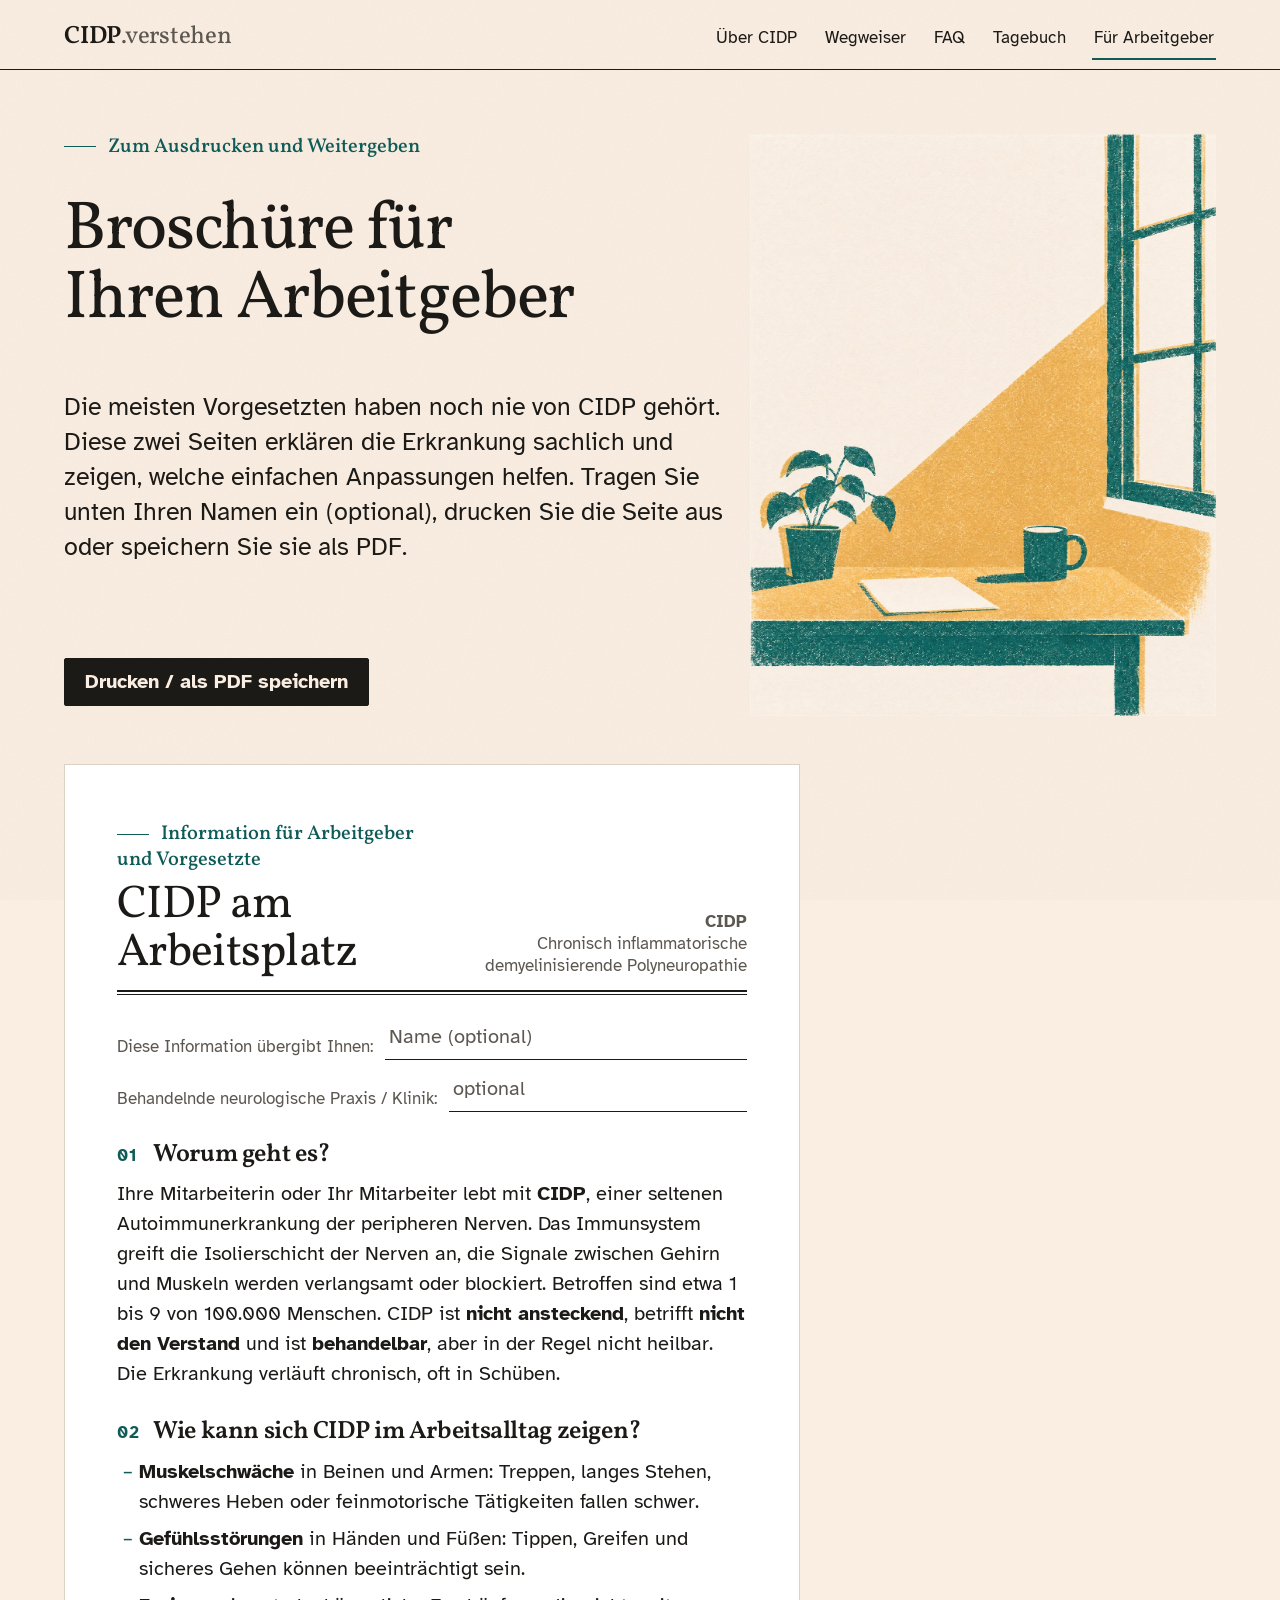
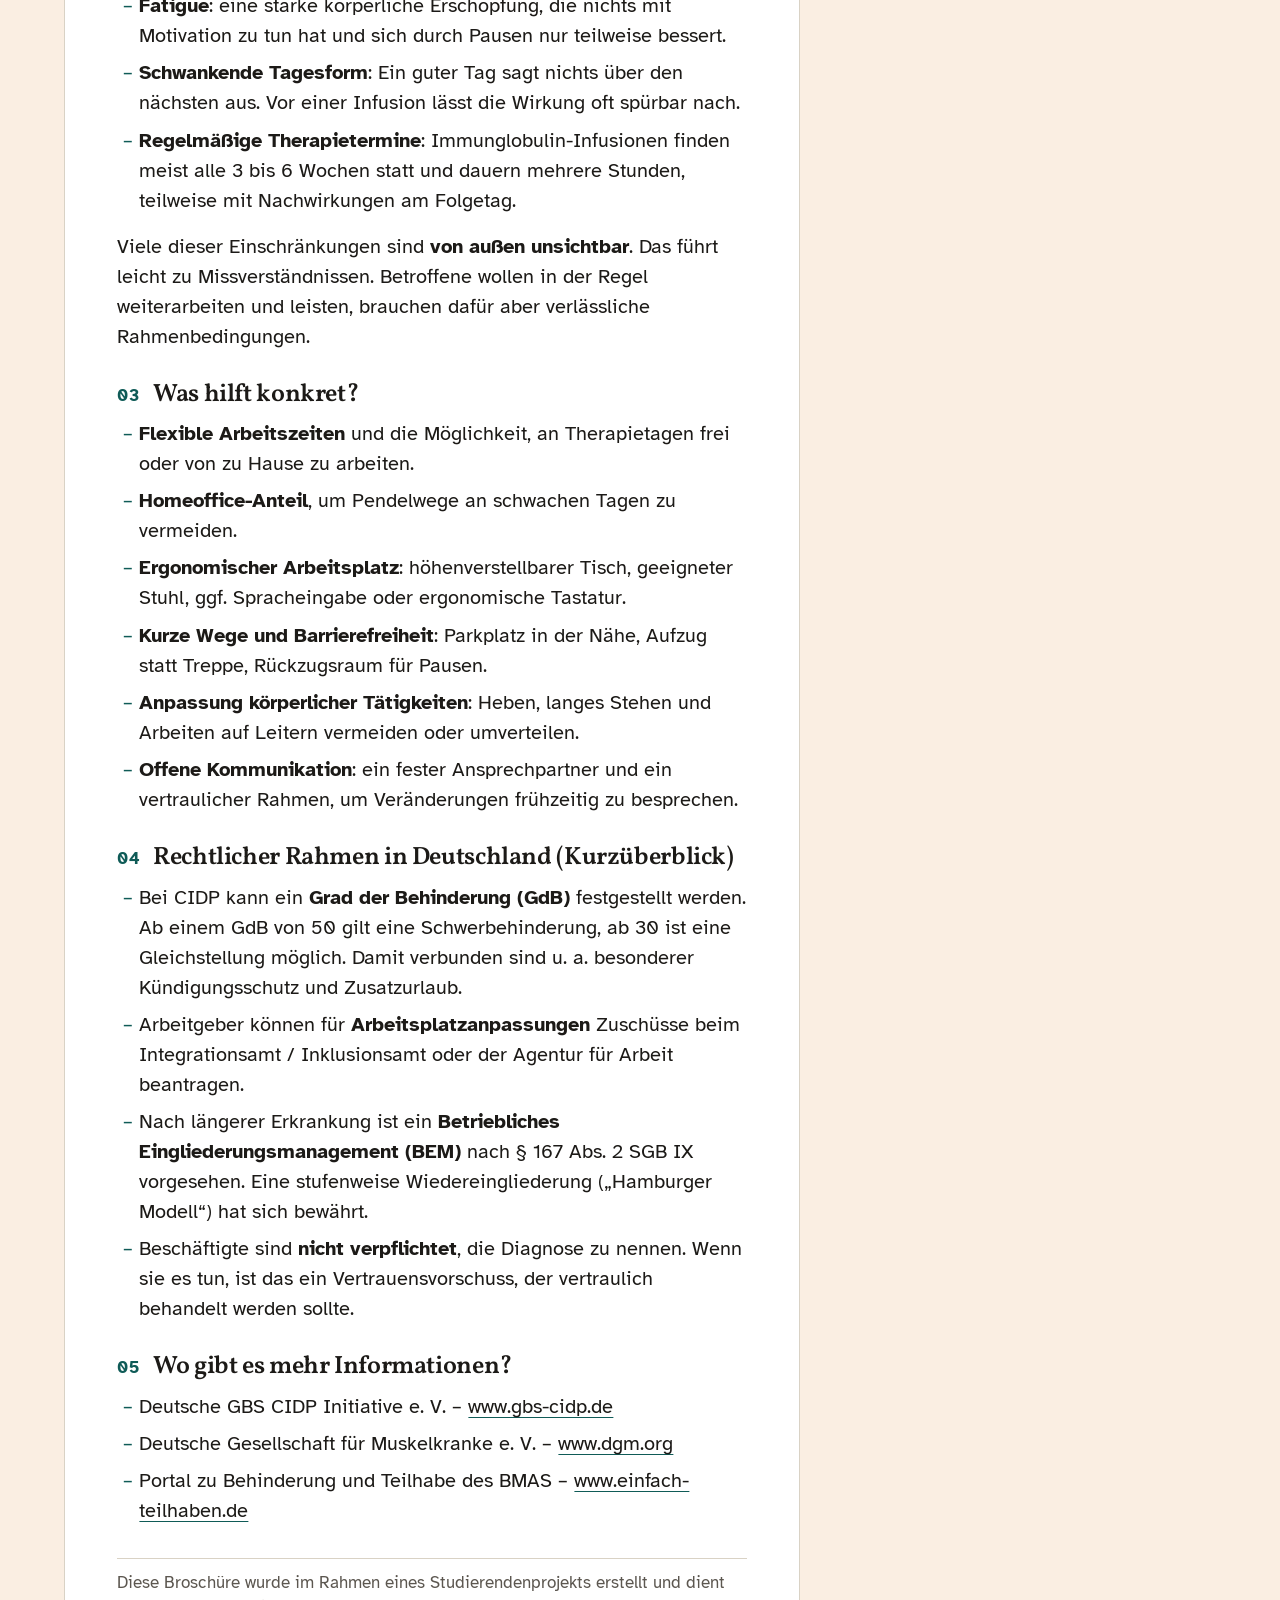
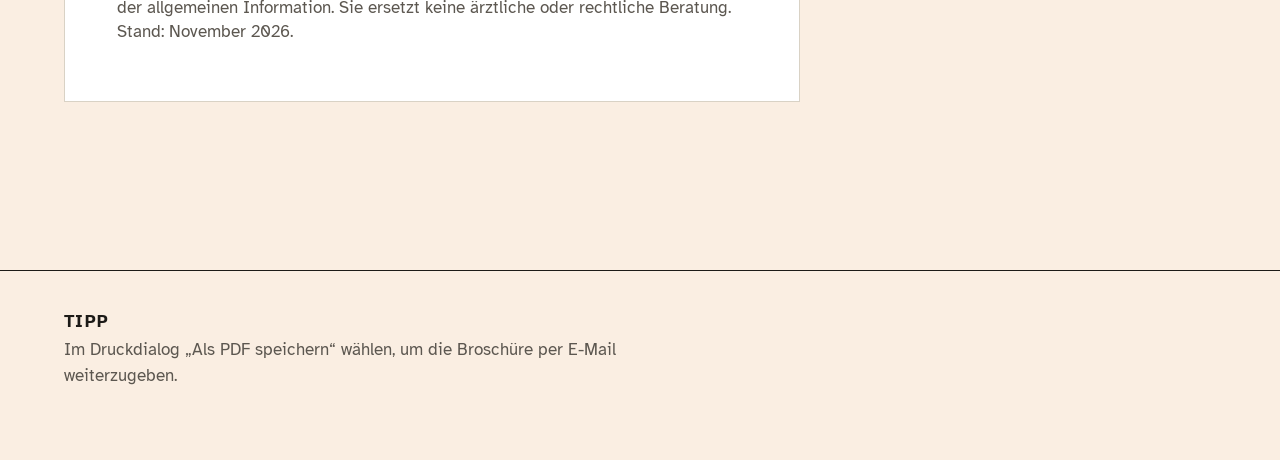
==== broschuere.html @ c0dd1997 "feat: CIDP-Website Co-Authored-By: Claude Opus 5.5 <noreply@anthropic.com>" ====
<!doctype html>
<html lang="de">
<head>
  <meta charset="utf-8">
  <meta name="viewport" content="width=device-width, initial-scale=1">
  <title>CIDP am Arbeitsplatz – Informationen für Arbeitgeber</title>
  <meta name="description" content="Kompakte Broschüre, die Beschäftigte mit CIDP ihrem Arbeitgeber übergeben können: Was ist CIDP, wie wirkt es sich auf die Arbeit aus, was hilft.">
  <link rel="preconnect" href="https://fonts.googleapis.com">
  <link rel="preconnect" href="https://fonts.gstatic.com" crossorigin>
  <link href="https://fonts.googleapis.com/css2?family=Vollkorn:wght@400..700&family=Atkinson+Hyperlegible:wght@400;700&display=swap" rel="stylesheet">
  <link rel="stylesheet" href="style.css">
  <style>
    /* on-screen intro: print button bottom-right beside the lead */
    section.block.intro { padding-bottom: var(--space-s); }
    .intro + .block { padding-top: var(--space-s); }
    @media (min-width: 64rem) {
      .intro .wrap > .eyebrow, .intro .wrap > h1, .intro .wrap > .lead, .intro .wrap > .actions { grid-column: 1 / 8; }
      .intro .wrap > .hero-art { grid-column: 8 / 13; grid-row: 1 / span 4; align-self: end; max-width: none; }
      .wrap > .sheet { grid-column: 1 / 10; }
    }

    /* the sheet: a white A4 page on the cream desk */
    .sheet { background: var(--paper-white); border: 1px solid var(--rule); border-radius: 0; box-shadow: none; max-width: 46rem; margin: 0; padding: clamp(1.5rem, 5vw, 3.5rem) clamp(1.25rem, 5vw, 3.25rem); font-size: var(--step-0); line-height: 1.5; counter-reset: part; }
    .sheet p, .sheet li { max-width: none; }

    /* head with a newspaper Scotch rule (2px + 1px) */
    .sheet-head { display: grid; grid-template-columns: minmax(0, 1fr) auto; column-gap: 2rem; align-items: end; position: relative; padding-bottom: 0.75rem; border-bottom: 2px solid var(--ink); margin-bottom: 1.5rem; }
    .sheet-head::after { content: ''; position: absolute; left: 0; right: 0; bottom: -5px; border-bottom: 1px solid var(--ink); }
    .sheet-head .eyebrow { margin-bottom: 0.5rem; }
    .sheet-head h1 { font: 400 var(--step-3)/1.05 var(--font-display); letter-spacing: -0.015em; margin: 0; max-width: none; }
    .sheet-meta { text-align: right; font-size: var(--step--1); line-height: 1.3; color: var(--ink-2); }

    /* fill-in lines: label text run + input, two grid items per line */
    .personal { display: grid; gap: 0.5rem; margin: 0 0 1.75rem; }
    .personal label { font: inherit; margin: 0; }
    .personal p { display: grid; grid-template-columns: max-content minmax(0, 1fr); column-gap: 0.75rem; align-items: end; margin: 0; font-size: var(--step--1); color: var(--ink-2); }
    .personal input.fill { display: block; width: 100%; min-width: 0; min-height: 44px; padding: 0 0.25rem; border: 0; border-bottom: 1px solid var(--ink); border-radius: 0; background: transparent; font-size: var(--step-0); color: var(--ink); }
    .personal input.fill:focus-visible { outline: 3px solid var(--accent); outline-offset: 2px; border-bottom-width: 2px; }

    /* body: numbered running heads, lists with accent dash markers */
    .sheet h2 { display: grid; grid-template-columns: 2.25rem minmax(0, 1fr); align-items: baseline; font: 600 var(--step-1)/var(--leading-sub) var(--font-display); color: var(--ink); margin: 1.75rem 0 0.6rem; max-width: none; }
    .sheet h2::before { counter-increment: part; content: counter(part, decimal-leading-zero); font: 600 var(--step--1)/1 var(--font-body); letter-spacing: 0.08em; color: var(--accent); }
    .sheet h2:first-of-type { margin-top: 0; }
    .sheet ul { list-style: '– ' outside; padding-left: 1.4rem; margin: 0 0 1rem; }
    .sheet li::marker { color: var(--accent); }
    .sheet li { margin: 0 0 0.45rem; }
    .sheet-foot { margin: 2rem 0 0; padding-top: 0.75rem; border-top: 1px solid var(--rule); font-size: var(--step--1); line-height: 1.45; color: var(--ink-2); }
    @media screen and (max-width: 43.98rem) {
      .sheet-head { grid-template-columns: 1fr; }
      .sheet-meta { text-align: left; }
      .personal p { grid-template-columns: 1fr; }
    }

    /* A4, two pages, black and white (tokens and @page come from style.css) */
    @media print {
      .intro { display: none; }
      .sheet { border: 0; padding: 0; max-width: none; background: none; font-size: 10.5pt; line-height: 1.45; }
      .sheet-head h1 { font-size: 24pt; }
      .personal p { font-size: 10.5pt; }
      .sheet h2 { font-size: 13pt; margin: 14pt 0 5pt; break-after: avoid; }
      .sheet h2.page-break { break-before: page; margin-top: 0; }
      .sheet li, .personal, .sheet-head { break-inside: avoid; }
      .personal input.fill { min-height: 0; height: 7mm; border-bottom: 1px solid #000; }
      .personal input.fill::placeholder { color: transparent; }
    }
  </style>
</head>
<body>
  <a class="skip" href="#main">Zum Inhalt springen</a>
  <header class="nav">
    <div class="wrap">
      <a class="brand" href="index.html">CIDP<span>.verstehen</span></a>
      <nav aria-label="Hauptnavigation">
        <ul role="list">
          <li><a href="index.html">Über CIDP</a></li>
          <li><a href="wegweiser.html">Wegweiser</a></li>
          <li><a href="faq.html">FAQ</a></li>
          <li><a href="tagebuch.html">Tagebuch</a></li>
          <li><a href="broschuere.html" aria-current="page">Für Arbeitgeber</a></li>
        </ul>
      </nav>
    </div>
  </header>

  <main id="main">
    <section class="block noprint intro">
      <div class="wrap">
        <span class="eyebrow">Zum Ausdrucken und Weitergeben</span>
        <h1>Broschüre für Ihren Arbeitgeber</h1>
        <p class="lead">Die meisten Vorgesetzten haben noch nie von CIDP gehört. Diese zwei Seiten erklären die Erkrankung sachlich und zeigen, welche einfachen Anpassungen helfen. Tragen Sie unten Ihren Namen ein (optional), drucken Sie die Seite aus oder speichern Sie sie als PDF.</p>
        <div class="actions">
          <button class="btn" type="button" onclick="window.print()">Drucken / als PDF speichern</button>
        </div>
        <figure class="hero-art"><img src="img/arbeitsplatz.jpg" alt="Illustration: Schreibtisch mit einem Blatt Papier, Tasse und Pflanze vor einem Fenster, Risografie in Petrol und Ocker" width="1200" height="1500" loading="lazy"></figure>
      </div>
    </section>

    <section class="block">
      <div class="wrap">
        <article class="sheet" aria-label="Broschüre">
          <div class="sheet-head">
            <div>
              <span class="eyebrow">Information für Arbeitgeber und Vorgesetzte</span>
              <h1>CIDP am Arbeitsplatz</h1>
            </div>
            <div class="sheet-meta">
              <div><strong>CIDP</strong></div>
              <div>Chronisch inflammatorische<br>demyelinisierende Polyneuropathie</div>
            </div>
          </div>

          <div class="personal">
            <p><label for="fill-name">Diese Information übergibt Ihnen:</label> <input class="fill" id="fill-name" type="text" autocomplete="name" placeholder="Name (optional)"></p>
            <p><label for="fill-praxis">Behandelnde neurologische Praxis / Klinik:</label> <input class="fill" id="fill-praxis" type="text" placeholder="optional"></p>
          </div>

          <h2>Worum geht es?</h2>
          <p>Ihre Mitarbeiterin oder Ihr Mitarbeiter lebt mit <strong>CIDP</strong>, einer seltenen Autoimmunerkrankung der peripheren Nerven. Das Immunsystem greift die Isolierschicht der Nerven an, die Signale zwischen Gehirn und Muskeln werden verlangsamt oder blockiert. Betroffen sind etwa 1 bis 9 von 100.000 Menschen. CIDP ist <strong>nicht ansteckend</strong>, betrifft <strong>nicht den Verstand</strong> und ist <strong>behandelbar</strong>, aber in der Regel nicht heilbar. Die Erkrankung verläuft chronisch, oft in Schüben.</p>

          <h2>Wie kann sich CIDP im Arbeitsalltag zeigen?</h2>
          <ul>
            <li><strong>Muskelschwäche</strong> in Beinen und Armen: Treppen, langes Stehen, schweres Heben oder feinmotorische Tätigkeiten fallen schwer.</li>
            <li><strong>Gefühlsstörungen</strong> in Händen und Füßen: Tippen, Greifen und sicheres Gehen können beeinträchtigt sein.</li>
            <li><strong>Fatigue</strong>: eine starke körperliche Erschöpfung, die nichts mit Motivation zu tun hat und sich durch Pausen nur teilweise bessert.</li>
            <li><strong>Schwankende Tagesform</strong>: Ein guter Tag sagt nichts über den nächsten aus. Vor einer Infusion lässt die Wirkung oft spürbar nach.</li>
            <li><strong>Regelmäßige Therapietermine</strong>: Immunglobulin-Infusionen finden meist alle 3 bis 6 Wochen statt und dauern mehrere Stunden, teilweise mit Nachwirkungen am Folgetag.</li>
          </ul>
          <p>Viele dieser Einschränkungen sind <strong>von außen unsichtbar</strong>. Das führt leicht zu Missverständnissen. Betroffene wollen in der Regel weiterarbeiten und leisten, brauchen dafür aber verlässliche Rahmenbedingungen.</p>

          <h2 class="page-break">Was hilft konkret?</h2>
          <ul>
            <li><strong>Flexible Arbeitszeiten</strong> und die Möglichkeit, an Therapietagen frei oder von zu Hause zu arbeiten.</li>
            <li><strong>Homeoffice-Anteil</strong>, um Pendelwege an schwachen Tagen zu vermeiden.</li>
            <li><strong>Ergonomischer Arbeitsplatz</strong>: höhenverstellbarer Tisch, geeigneter Stuhl, ggf. Spracheingabe oder ergonomische Tastatur.</li>
            <li><strong>Kurze Wege und Barrierefreiheit</strong>: Parkplatz in der Nähe, Aufzug statt Treppe, Rückzugsraum für Pausen.</li>
            <li><strong>Anpassung körperlicher Tätigkeiten</strong>: Heben, langes Stehen und Arbeiten auf Leitern vermeiden oder umverteilen.</li>
            <li><strong>Offene Kommunikation</strong>: ein fester Ansprechpartner und ein vertraulicher Rahmen, um Veränderungen frühzeitig zu besprechen.</li>
          </ul>

          <h2>Rechtlicher Rahmen in Deutschland (Kurzüberblick)</h2>
          <ul>
            <li>Bei CIDP kann ein <strong>Grad der Behinderung (GdB)</strong> festgestellt werden. Ab einem GdB von 50 gilt eine Schwerbehinderung, ab 30 ist eine Gleichstellung möglich. Damit verbunden sind u. a. besonderer Kündigungsschutz und Zusatzurlaub.</li>
            <li>Arbeitgeber können für <strong>Arbeitsplatzanpassungen</strong> Zuschüsse beim Integrationsamt / Inklusionsamt oder der Agentur für Arbeit beantragen.</li>
            <li>Nach längerer Erkrankung ist ein <strong>Betriebliches Eingliederungsmanagement (BEM)</strong> nach § 167 Abs. 2 SGB IX vorgesehen. Eine stufenweise Wiedereingliederung („Hamburger Modell“) hat sich bewährt.</li>
            <li>Beschäftigte sind <strong>nicht verpflichtet</strong>, die Diagnose zu nennen. Wenn sie es tun, ist das ein Vertrauensvorschuss, der vertraulich behandelt werden sollte.</li>
          </ul>

          <h2>Wo gibt es mehr Informationen?</h2>
          <ul>
            <li>Deutsche GBS CIDP Initiative e. V. – <a href="https://www.gbs-cidp.de">www.gbs-cidp.de</a></li>
            <li>Deutsche Gesellschaft für Muskelkranke e. V. – <a href="https://www.dgm.org">www.dgm.org</a></li>
            <li>Portal zu Behinderung und Teilhabe des BMAS – <a href="https://www.einfach-teilhaben.de">www.einfach-teilhaben.de</a></li>
          </ul>

          <p class="sheet-foot">Diese Broschüre wurde im Rahmen eines Studierendenprojekts erstellt und dient der allgemeinen Information. Sie ersetzt keine ärztliche oder rechtliche Beratung. Stand: November 2026.</p>
        </article>
      </div>
    </section>
  </main>

  <footer>
    <div class="wrap">
      <p><strong>Tipp</strong> Im Druckdialog „Als PDF speichern“ wählen, um die Broschüre per E-Mail weiterzugeben.</p>
    </div>
  </footer>
</body>
</html>
---- style.css ----
/* CIDP.verstehen — editorial stylesheet. Two serifs, one colour, hairline rules, no cards. */

:root {
  color-scheme: light;

  --paper: #FAEEE2;   /* matches the cream of the risograph illustrations */
  --paper-white: #FFFFFF;
  --ink: #1C1A17;
  --ink-2: #5C5750;
  --ink-3: #8F877C;
  --accent: #0F5B57;
  --rule: #D9D2C5;

  --font-display: 'Vollkorn', 'Palatino Linotype', Georgia, serif;
  --font-body: 'Atkinson Hyperlegible', 'Segoe UI', Verdana, sans-serif;

  /* fluid steps, 320px -> 1280px at a 16px root; nothing on screen is set below --step--1 */
  --step--1: clamp(1rem, 0.9792rem + 0.1042vw, 1.0625rem);      /* 16 -> 17px */
  --step-0:  clamp(1.125rem, 1.0833rem + 0.2083vw, 1.25rem);    /* 18 -> 20px */
  --step-1:  clamp(1.3125rem, 1.2292rem + 0.4167vw, 1.5625rem); /* 21 -> 25px */
  --step-2:  clamp(1.5625rem, 1.4167rem + 0.7292vw, 2rem);      /* 25 -> 32px */
  --step-3:  clamp(1.8125rem, 1.4583rem + 1.7708vw, 2.875rem);  /* 29 -> 46px */
  --step-4:  clamp(2.25rem, 1.5833rem + 3.3333vw, 4.25rem);     /* 36 -> 68px */
  --step-5:  clamp(3.25rem, 2rem + 6.25vw, 7rem);               /* 52 -> 112px */

  --leading-display: 1.02;
  --leading-heading: 1.08;
  --leading-sub: 1.2;
  --leading-lead: 1.4;
  --leading-body: 1.55;
  --leading-small: 1.5;

  --measure: 64ch;
  --measure-lead: 44ch;
  --measure-h1: 18ch;
  --measure-h2: 30ch;

  --space-s:  clamp(1rem, 0.8333rem + 0.8333vw, 1.5rem);
  --space-m:  clamp(1.5rem, 1.1667rem + 1.6667vw, 2.5rem);
  --space-l:  clamp(2.5rem, 2rem + 2.5vw, 4rem);
  --space-xl: clamp(3.5rem, 2.5rem + 5vw, 6.5rem);

  --gutter: clamp(1rem, 0.5rem + 1.25vw, 1.5rem);
  --max: 72rem;
  --radius: 2px;
}

* { box-sizing: border-box; }
html { font-size: 100%; -webkit-text-size-adjust: 100%; }
@media (prefers-reduced-motion: no-preference) { html { scroll-behavior: smooth; } }
body {
  margin: 0;
  font: 400 var(--step-0)/var(--leading-body) var(--font-body);
  color: var(--ink);
  background: var(--paper);
  hyphens: auto; -webkit-hyphens: auto;
  font-kerning: normal;
}

h1, h2, h3 {
  font-family: var(--font-display);
  font-weight: 400;
  letter-spacing: -0.015em;
  margin: 0 0 0.5em;
  text-wrap: balance;
  hyphens: auto; -webkit-hyphens: auto;
  overflow-wrap: anywhere;
  font-variant-numeric: lining-nums;
}
h1 { font-size: var(--step-4); line-height: var(--leading-display); letter-spacing: -0.02em; max-width: var(--measure-h1); }
h2 { font-size: var(--step-3); line-height: var(--leading-heading); max-width: var(--measure-h2); }
h3 { font-size: var(--step-1); line-height: var(--leading-sub); font-weight: 600; }
p, li { max-width: var(--measure); overflow-wrap: anywhere; }
p { margin: 0 0 1em; }
ul, ol { padding-left: 1.25rem; }
li + li { margin-top: 0.35em; }
strong { font-weight: 600; }
.lead { font-size: var(--step-1); line-height: var(--leading-lead); max-width: var(--measure-lead); margin-bottom: var(--space-s); }
.hint, small { font-size: var(--step--1); line-height: var(--leading-small); color: var(--ink-2); }
input, button, select, textarea { font: inherit; hyphens: manual; -webkit-hyphens: manual; }
::selection { background: var(--accent); color: var(--paper); }
:focus-visible { outline: 3px solid var(--accent); outline-offset: 3px; }

/* caps label: apparatus only, never a coloured background */
legend, #count, footer strong, .hero-card h2, #was-ist-cidp .card h3, #alltag .card h3, form.journal + aside h2, .entry dt {
  font: 600 var(--step--1)/1.3 var(--font-body);
  letter-spacing: 0.08em;
  text-transform: uppercase;
  color: var(--ink-2);
  max-width: none;
}
/* kicker: upright display face in accent */
.eyebrow { display: block; font: 500 var(--step-0)/1.3 var(--font-display); color: var(--accent); margin: 0 0 1rem; }
.eyebrow::before { content: ''; display: inline-block; width: 2rem; border-top: 1px solid currentColor; vertical-align: middle; margin-right: 0.75rem; }

/* ---------- page grid ---------- */
.wrap { width: min(var(--max), 100% - 2rem); margin-inline: auto; }
@media (min-width: 64rem) {
  .wrap { display: grid; grid-template-columns: repeat(12, minmax(0, 1fr)); column-gap: var(--gutter); }
  .wrap > * { grid-column: 1 / -1; }
}

/* ---------- shared components ---------- */
.skip, .skip:hover { position: absolute; left: 1rem; top: -200px; z-index: 100; padding: 0.75rem 1rem; background: var(--ink); color: var(--paper); font-weight: 600; text-decoration: none; }
.skip:focus { top: 1rem; }

/* masthead */
.nav { position: static; background: none; border-bottom: 1px solid var(--ink); }
.nav .wrap { display: flex; flex-wrap: wrap; align-items: baseline; justify-content: space-between; gap: 0 2rem; padding-top: 1rem; padding-bottom: 0.5rem; }
.brand { display: inline-block; padding-bottom: 0.75rem; font: 600 var(--step-1)/1 var(--font-display); letter-spacing: -0.01em; color: var(--ink); text-decoration: none; }
.brand span { font-weight: 400; color: var(--ink-2); }
.nav ul { list-style: none; margin: 0; padding: 0; display: flex; flex-wrap: wrap; gap: 0 1.5rem; }
.nav li { margin: 0; max-width: none; }
.nav a:not(.brand) { display: inline-flex; align-items: center; min-height: 44px; padding: 0 0.125rem; font: 500 var(--step--1)/1 var(--font-body); color: var(--ink); text-decoration: none; border-bottom: 2px solid transparent; transition: border-color 120ms; }
.nav a:not(.brand):hover { border-bottom-color: var(--ink-3); }
.nav a[aria-current="page"], .nav a[aria-current="page"]:hover { border-bottom-color: var(--accent); }
@media (max-width: 43.98rem) { .brand { flex-basis: 100%; padding-bottom: 0.25rem; } .nav ul { gap: 0 1.25rem; } }

/* text links */
a { color: var(--ink); text-decoration: underline; text-decoration-color: var(--accent); text-decoration-thickness: 1px; text-underline-offset: 0.18em; }
a:hover { color: var(--accent); text-decoration-thickness: 2px; }

/* buttons: one filled .btn per screen, everything else .ghost */
.btn { display: inline-flex; align-items: center; justify-content: center; min-height: 48px; padding: 0 1.25rem; border: 1px solid var(--ink); border-radius: var(--radius); background: var(--ink); color: var(--paper); font: 600 var(--step-0)/1 var(--font-body); text-decoration: none; cursor: pointer; transition: background-color 120ms, border-color 120ms, color 120ms; }
.btn:hover { background: var(--accent); border-color: var(--accent); color: var(--paper); }
.btn:active { background: var(--ink); border-color: var(--ink); transform: translateY(1px); }
.btn.ghost { background: transparent; color: var(--ink); }
.btn.ghost:hover { background: var(--ink); border-color: var(--ink); color: var(--paper); }
.btn.small { min-height: 44px; padding: 0 1rem; font-size: var(--step--1); }
.actions { display: flex; flex-wrap: wrap; align-items: center; gap: 0.75rem 1rem; margin-top: var(--space-m); }
@media (max-width: 43.98rem) { .actions .btn { width: 100%; } }

/* inputs */
input[type="date"], input[type="text"], select, textarea { width: 100%; min-height: 48px; padding: 0.65rem 0.85rem; border: 1px solid var(--ink-2); border-radius: var(--radius); background: var(--paper); color: var(--ink); line-height: 1.3; }
textarea { min-height: 7.5rem; resize: vertical; line-height: var(--leading-body); }
::placeholder { color: var(--ink-2); opacity: 1; }
input:focus-visible, select:focus-visible, textarea:focus-visible { border-color: var(--ink); outline: 3px solid var(--accent); outline-offset: 2px; }
label { display: block; font-weight: 600; font-size: var(--step-0); line-height: 1.3; margin-bottom: 0.6rem; }
label .hint { display: block; font-weight: 400; margin-top: 0.2rem; }
fieldset { border: 0; padding: 0; margin: 0; min-width: 0; }
/* floated legend: the fieldset then paints its top rule above the label like every other form row */
legend { float: left; width: 100%; padding: 0; margin-bottom: 0.5rem; }

/* range: 48px band, 6px track, 36px thumb, 11 ticks */
.range { display: grid; grid-template-columns: minmax(0, 1fr) 4.5rem; column-gap: 1rem; align-items: center; }
input[type="range"] {
  -webkit-appearance: none; appearance: none;
  width: 100%; height: 48px; margin: 0; padding: 0; border: 0; cursor: pointer;
  /* ticks under the thumb's 11 stops: thumb centre travels 18px -> W-18px, period (W-36)/10 = 10% of (W-34px) - 0.2px */
  background: repeating-linear-gradient(to right, var(--ink-3) 0 2px, transparent 2px calc(10% - 0.2px)) 17px center / calc(100% - 34px) 12px no-repeat;
}
/* vendor pseudo-elements stay in separate rules: a mixed selector list is dropped whole by the other engine */
input[type="range"]::-webkit-slider-runnable-track { height: 6px; border-radius: 3px; background: var(--ink-3); }
input[type="range"]::-moz-range-track { height: 6px; border-radius: 3px; background: var(--ink-3); }
input[type="range"]::-moz-range-progress { height: 6px; border-radius: 3px; background: var(--accent); }
input[type="range"]::-webkit-slider-thumb { -webkit-appearance: none; appearance: none; box-sizing: border-box; width: 36px; height: 36px; margin-top: -15px; border-radius: 50%; background: var(--accent); border: 3px solid var(--paper); box-shadow: 0 0 0 1px var(--ink); }
input[type="range"]::-moz-range-thumb { box-sizing: border-box; width: 36px; height: 36px; border-radius: 50%; background: var(--accent); border: 3px solid var(--paper); box-shadow: 0 0 0 1px var(--ink); }
input[type="range"]:focus-visible { outline: 3px solid var(--accent); outline-offset: 2px; }
.range output { font: 400 var(--step-2)/1 var(--font-display); font-variant-numeric: lining-nums tabular-nums; color: var(--ink); text-align: right; }
.range output::after { content: '/10'; font: 400 var(--step--1)/1 var(--font-body); color: var(--ink-2); margin-left: 0.1em; }

/* checkboxes: the whole 44px row is the target */
.checks { clear: left; display: grid; grid-template-columns: repeat(auto-fit, minmax(13rem, 1fr)); gap: 0 var(--space-s); }
.checks label { display: flex; align-items: center; gap: 0.75rem; min-height: 44px; margin: 0; font-weight: 400; cursor: pointer; }
input[type="checkbox"] { width: 24px; height: 24px; margin: 0; flex: none; accent-color: var(--accent); }
input[type="checkbox"]:focus-visible { outline: 3px solid var(--accent); outline-offset: 2px; }

/* callout: a left rule, no tint */
.callout { background: none; border: 0; border-left: 2px solid var(--ink); border-radius: 0; padding: 0.25rem 0 0.25rem 1.25rem; margin: var(--space-m) 0 0; max-width: var(--measure); }

/* footer: colophon */
footer { border-top: 1px solid var(--ink); margin-top: var(--space-l); padding-block: var(--space-m) var(--space-l); color: var(--ink-2); font-size: var(--step--1); line-height: var(--leading-small); }
footer p { margin: 0 0 0.5rem; }
footer strong { display: block; color: var(--ink); margin-bottom: 0.25rem; }
@media (min-width: 64rem) { footer .wrap > p:first-child { grid-column: 1 / 8; } footer .wrap > p:nth-child(2) { grid-column: 9 / 13; } }

/* motion and forced colours */
@media (prefers-reduced-motion: reduce) { *, *::before, *::after { transition: none !important; } html { scroll-behavior: auto; } }
@media (forced-colors: active) {
  input[type="range"]::-webkit-slider-runnable-track { border: 1px solid ButtonText; }
  input[type="range"]::-moz-range-track { border: 1px solid ButtonText; }
  input[type="range"]::-webkit-slider-thumb { border-color: ButtonText; }
  input[type="range"]::-moz-range-thumb { border-color: ButtonText; }
}

/* ---------- hero (index + tagebuch) ---------- */
.hero { padding-block: var(--space-xl) var(--space-l); }
.hero-card { max-width: 40rem; background: none; color: var(--ink); padding: 0; border-radius: 0; box-shadow: none; border-top: 1px solid var(--ink); }
.hero-card h2 { margin: 0; padding: 0.75rem 0 0.5rem; }
.hero-card ul { list-style: none; margin: 0; padding: 0; }
/* three grid items per li: letter (rows 1-2), <strong> term (row 1), description text run (row 2) */
.hero-card li { display: grid; grid-template-columns: 2.5rem minmax(0, 1fr); column-gap: 0.75rem; align-items: start; padding: 0.6rem 0; margin: 0; max-width: none; border-top: 1px solid var(--rule); font-size: var(--step--1); line-height: var(--leading-small); }
.hero-card li::before { grid-row: 1 / span 2; font: 400 var(--step-2)/1 var(--font-display); color: var(--accent); }
.hero-card li:nth-child(1)::before { content: 'C'; content: 'C' / ''; }
.hero-card li:nth-child(2)::before { content: 'I'; content: 'I' / ''; }
.hero-card li:nth-child(3)::before { content: 'D'; content: 'D' / ''; }
.hero-card li:nth-child(4)::before { content: 'P'; content: 'P' / ''; }
.hero-card li strong { font-size: var(--step-0); line-height: 1.3; }
@media (min-width: 64rem) {
  .hero .wrap > div:first-child { grid-column: 1 / 9; }
  .hero .wrap > .hero-card { grid-column: 9 / 13; align-self: end; }
}
@media (max-width: 63.98rem) { .hero-card { margin-top: var(--space-l); } }

/* ---------- index: numbered section openers 01-05 ---------- */
main { counter-reset: section; }
section.block { padding-block: var(--space-l) var(--space-xl); }
section.block[id] { counter-increment: section; }
section.block[id] > .wrap { border-top: 1px solid var(--ink); padding-top: var(--space-s); }
section.block[id] > .wrap::before { content: counter(section, decimal-leading-zero); display: block; font: 400 var(--step-3)/1 var(--font-display); font-variant-numeric: lining-nums tabular-nums; letter-spacing: -0.02em; color: var(--ink-2); margin-bottom: 0.75rem; }
@media (min-width: 64rem) {
  section.block[id] > .wrap::before { grid-column: 1 / 4; grid-row: 1 / span 4; font-size: var(--step-5); font-weight: 400; line-height: 0.85; letter-spacing: -0.03em; color: var(--ink); margin: -0.06em 0 0; }
  section.block[id] > .wrap > h2 { grid-column: 4 / 11; }
  section.block[id] > .wrap > .lead { grid-column: 4 / 10; }
  section[id] > .two-col > :first-child { grid-column: 4 / 10; }
  section[id] > .two-col > :last-child { grid-column: 10 / 13; margin-top: calc(var(--step-3) * 1.58); }
  #alltag > .two-col > :first-child { grid-column: 4 / 10; }
  #alltag > .two-col > :last-child { grid-column: 4 / 11; margin-top: var(--space-m); }   /* Anlaufstellen below the text, not beside it */
  #diagnose > .two-col > ol { grid-column: 4 / 11; }
  #symptome .grid { grid-column: 4 / 13; }
  #behandlung .grid, #behandlung .callout { grid-column: 4 / 11; }
}
@media (max-width: 63.98rem) { section[id] > .two-col > :last-child { margin-top: var(--space-l); } }
#diagnose > .two-col > ol { margin-top: 0; }

/* 01 Was ist CIDP: marginalia instead of cards */
#was-ist-cidp .grid { max-width: 40rem; }
#was-ist-cidp .card { background: none; border: 0; border-radius: 0; border-top: 1px solid var(--ink); padding: 0.75rem 0 0; font-size: var(--step--1); line-height: var(--leading-small); }
#was-ist-cidp .card + .card { margin-top: var(--space-m); }
#was-ist-cidp .card h3 { margin: 0 0 0.75rem; }
#was-ist-cidp .card p { margin: 0 0 0.6em; max-width: none; }
#was-ist-cidp .card.warm p { font: 400 var(--step-0)/1.4 var(--font-display); color: var(--ink); }
#was-ist-cidp .card.warm p strong { font-weight: 600; }

/* 02 Symptome: numbered two-column list */
#symptome .grid { display: grid; grid-template-columns: 1fr; column-gap: var(--gutter); counter-reset: sym; margin-top: var(--space-s); }
@media (min-width: 44rem) { #symptome .grid { grid-template-columns: repeat(2, minmax(0, 1fr)); } }
#symptome .card { background: none; border: 0; border-radius: 0; border-top: 1px solid var(--rule); padding: 1.25rem 0 1.5rem; counter-increment: sym; }
#symptome .card h3 { margin-bottom: 0.4rem; }
#symptome .card h3::before { content: counter(sym, decimal-leading-zero); display: block; font: 600 var(--step--1)/1 var(--font-body); letter-spacing: 0.08em; color: var(--accent); margin-bottom: 0.5rem; }
#symptome .card p { margin: 0; }

/* 03 Diagnose: hanging numerals; numeral (rows 1-2), <strong> term (row 1), explanation (row 2) */
#diagnose ol { list-style: none; margin: 0; padding: 0; counter-reset: step; }
#diagnose li { counter-increment: step; display: grid; grid-template-columns: 3rem minmax(0, 1fr); column-gap: 0.75rem; align-items: start; padding: 1rem 0; margin: 0; max-width: none; border-top: 1px solid var(--rule); }
#diagnose li:last-child { border-bottom: 1px solid var(--rule); }
#diagnose li::before { grid-row: 1 / span 2; content: counter(step, decimal-leading-zero); font: 400 var(--step-2)/1 var(--font-display); font-variant-numeric: lining-nums tabular-nums; color: var(--accent); }
#diagnose li strong { font-weight: 600; }

/* 04 Behandlung: ruled rows with hanging numerals, same voice as 03 */
#behandlung .grid { margin-top: var(--space-s); }
#behandlung .card { display: grid; grid-template-columns: 3rem minmax(0, 1fr); column-gap: 0.75rem; align-items: start; background: none; border: 0; border-radius: 0; border-top: 1px solid var(--rule); padding: 1rem 0; }
#behandlung .card:last-child { border-bottom: 1px solid var(--rule); }
#behandlung .num { grid-row: 1 / span 2; font: 400 var(--step-2)/1 var(--font-display); font-variant-numeric: lining-nums tabular-nums; color: var(--accent); margin: 0; }
#behandlung .card h3 { margin-bottom: 0.3rem; }
#behandlung .card p { margin: 0; }

/* 05 Leben und Arbeiten: ruled resource list */
#alltag .card { max-width: 40rem; background: none; border: 0; border-radius: 0; border-top: 1px solid var(--ink); padding: 0.75rem 0 0; }
#alltag .card h3 { margin: 0 0 0.5rem; }
#alltag .card ul { list-style: none; margin: 0; padding: 0; }
#alltag .card li { padding: 0.75rem 0; margin: 0; max-width: none; border-top: 1px solid var(--rule); font-size: var(--step--1); line-height: var(--leading-small); }
#alltag .card li a { font-weight: 600; }

/* ---------- tagebuch ---------- */
form.journal { display: grid; gap: var(--space-m); align-content: start; max-width: 42rem; }
form.journal > * { border-top: 1px solid var(--rule); padding-top: 1.25rem; }
form.journal > :first-child { border-top-color: var(--ink); }
form.journal > .actions { border-top: 1px solid var(--ink); padding-top: var(--space-s); margin-top: 0; }
.form-row { display: grid; grid-template-columns: 1fr 1fr; gap: var(--space-s); }
@media (max-width: 43.98rem) { .form-row { grid-template-columns: 1fr; } }
#form-msg { margin: 0; min-height: 1.6em; font-weight: 600; color: var(--ink); }

/* sidenotes beside the form */
form.journal + aside { max-width: 40rem; }
form.journal + aside > div { background: none; border: 0; border-radius: 0; margin: 0; padding: 0.75rem 0 0; border-top: 1px solid var(--ink); font-size: var(--step--1); line-height: var(--leading-small); }
form.journal + aside > div + div { margin-top: var(--space-m); }
form.journal + aside h2 { margin: 0 0 0.75rem; }
form.journal + aside ul { padding-left: 1rem; margin: 0; }
form.journal + aside li + li { margin-top: 0.5em; }
form.journal + aside p { margin: 0; max-width: none; }
@media (min-width: 64rem) {
  .two-col > form.journal { grid-column: 1 / 8; }
  .two-col > form.journal + aside { grid-column: 9 / 13; align-self: start; position: sticky; top: var(--space-m); }
}
@media (max-width: 63.98rem) { form.journal + aside { margin-top: var(--space-l); } }

/* entries: a dated ledger (journal.js renders <article class="card entry">; .card has no rule) */
.toolbar { display: flex; flex-wrap: wrap; justify-content: space-between; align-items: center; gap: 0.75rem 1rem; margin-top: var(--space-s); padding: 0.5rem 0; border-top: 1px solid var(--ink); border-bottom: 1px solid var(--rule); }
.toolbar .actions { margin: 0; gap: 0.5rem; }
#count { margin: 0; }
.entries { display: block; margin: 0; }
.entry { display: grid; grid-template-columns: minmax(10rem, 13rem) minmax(0, 1fr) auto; column-gap: var(--space-s); row-gap: 0.75rem; align-items: start; padding: 1.25rem 0; border: 0; border-bottom: 1px solid var(--rule); background: none; border-radius: 0; }
.entry-date { font: 600 var(--step-1)/var(--leading-sub) var(--font-display); font-variant-numeric: lining-nums tabular-nums; color: var(--ink); background: none; padding: 0; border-radius: 0; white-space: normal; }
.entry dl { display: grid; grid-template-columns: repeat(4, minmax(0, 1fr)); gap: 0.5rem var(--space-s); margin: 0; }
.entry dl > div:has(dd.extra) { grid-column: 1 / -1; }
.entry dt { margin-bottom: 0.15rem; }
.entry dd { margin: 0; font: 400 var(--step-1)/1.1 var(--font-display); font-variant-numeric: lining-nums tabular-nums; color: var(--ink); }
.entry dd.extra { font: 400 var(--step--1)/var(--leading-small) var(--font-body); }
.entry p { margin: 0.75rem 0 0; font-size: var(--step--1); line-height: var(--leading-small); color: var(--ink); max-width: var(--measure); }
.entry p:empty { display: none; }
.entry button { min-height: 44px; min-width: 44px; padding: 0 0.9rem; justify-self: end; background: none; border: 1px solid var(--ink-2); border-radius: var(--radius); color: var(--ink-2); font: 500 var(--step--1)/1 var(--font-body); cursor: pointer; }
.entry button:hover { background: var(--ink); border-color: var(--ink); color: var(--paper); }
.entry button:focus-visible { outline-offset: 2px; }
.empty { color: var(--ink-2); padding: var(--space-s) 0; margin: 0; }
@media (min-width: 64rem) { section.block:not([id]) > .wrap > h2 { grid-column: 1 / 8; } }
/* "screen and": the A4 print area is ~658px wide and must not fall into the phone layout */
@media screen and (max-width: 63.98rem) { .entry dl { grid-template-columns: repeat(2, minmax(0, 1fr)); } }
@media screen and (max-width: 43.98rem) {
  .entry { grid-template-columns: minmax(0, 1fr) auto; }
  .entry-date { grid-row: 1; grid-column: 1; }
  .entry > button { grid-row: 1; grid-column: 2; }
  .entry > div:nth-child(2) { grid-column: 1 / -1; }
}

/* ---------- print (all pages) ---------- */
@page { size: A4; margin: 16mm 18mm 18mm; }
@media print {
  :root {
    --paper: #fff; --paper-white: #fff; --ink: #000; --ink-2: #000; --ink-3: #000; --accent: #000; --rule: #8E887E;
    --step--1: 9pt; --step-0: 10.5pt; --step-1: 12pt; --step-2: 14pt; --step-3: 16pt; --step-4: 24pt; --step-5: 24pt;
    --leading-body: 1.45;
  }
  html { font-size: 10.5pt; }
  .skip, .nav, footer, .noprint, .actions, .toolbar, .entry button { display: none !important; }
  .wrap { width: auto; display: block; }
  section.block, .hero { padding: 0; }
  section.block[id] > .wrap::before { display: none; }
  a { color: inherit; text-decoration: none; }
  p, li { orphans: 3; widows: 3; }
  h1, h2, h3 { break-after: avoid; }
  .entry, .hero-card li, #diagnose li, #symptome .card { break-inside: avoid; }
}

/* ---------- illustrations (two-colour risograph, multiply blends their cream into the paper) ---------- */
.hero-art, .band { margin: 0; }
.hero-art img, .band img { display: block; width: 100%; height: auto; }
.hero-art { max-width: 30rem; }
.band { padding-block: 0 var(--space-m); }
.band img { max-height: 42vh; object-fit: cover; }
@media (min-width: 64rem) {
  .hero .wrap > div:first-child { grid-column: 1 / 8; }
  .hero .wrap > .hero-art { grid-column: 8 / 13; align-self: end; max-width: none; }
  .hero .wrap > .hero-card { grid-column: 1 / -1; max-width: none; margin-top: var(--space-l); }
  .hero-card ul { display: grid; grid-template-columns: repeat(4, minmax(0, 1fr)); column-gap: var(--gutter); }
}
@media (max-width: 63.98rem) { .hero-art { margin-top: var(--space-m); } }

/* paper grain: a fixed noise layer under the content */
body::before { content: ''; position: fixed; inset: 0; z-index: -1; pointer-events: none; opacity: 0.08; mix-blend-mode: multiply; background: url("data:image/svg+xml,%3Csvg xmlns='http://www.w3.org/2000/svg' width='240' height='240'%3E%3Cfilter id='n'%3E%3CfeTurbulence type='fractalNoise' baseFrequency='0.85' numOctaves='2' stitchTiles='stitch'/%3E%3CfeColorMatrix type='saturate' values='0'/%3E%3C/filter%3E%3Crect width='100%25' height='100%25' filter='url(%23n)'/%3E%3C/svg%3E"); }

/* the one motion on the site: the hero settles in once */
@media (prefers-reduced-motion: no-preference) {
  .hero .wrap > div:first-child, .hero-art, .hero-card { animation: settle 700ms cubic-bezier(0.2, 0.7, 0.2, 1) both; }
  .hero-art { animation-delay: 120ms; }
  .hero-card { animation-delay: 240ms; }
  @keyframes settle { from { opacity: 0; transform: translateY(12px); } }
}

@media print { .hero-art, .band, body::before { display: none !important; } }

/* ---------- dashboard ---------- */
.hero-compact { padding-block: var(--space-l) var(--space-m); }
.filters { display: flex; flex-wrap: wrap; gap: 0.75rem 2rem; align-items: center; padding: 1rem 0; border-top: 1px solid var(--ink); border-bottom: 1px solid var(--rule); margin-bottom: var(--space-m); }
.filters legend { font: 700 var(--step--1)/1.3 var(--font-body); letter-spacing: 0.08em; text-transform: uppercase; color: var(--ink-2); margin-bottom: 0.4rem; }
.filters .hint { margin: 0; }
.seg { display: grid; grid-template-columns: repeat(4, auto); }
.seg legend { grid-column: 1 / -1; }
.seg input { position: absolute; opacity: 0; width: 1px; height: 1px; }
.seg label { display: inline-flex; align-items: center; min-height: 44px; padding: 0 1rem; margin: 0 0 0 -1px; border: 1px solid var(--ink); font-weight: 400; cursor: pointer; }
.seg label:first-of-type { margin-left: 0; border-radius: var(--radius) 0 0 var(--radius); }
.seg label:last-of-type { border-radius: 0 var(--radius) var(--radius) 0; }
.seg input:checked + label { background: var(--ink); color: var(--paper); }
.seg input:focus-visible + label { outline: 3px solid var(--accent); outline-offset: 2px; position: relative; }

/* Übersichtskacheln: eine je Wert, die gewählte ist das Detail darunter */
.metrics { display: grid; grid-template-columns: repeat(auto-fit, minmax(10.5rem, 1fr)); gap: var(--gutter); margin-top: var(--space-s); }
.metric { display: grid; gap: 0.35rem; align-content: start; text-align: left; padding: 0.9rem 0.9rem 1rem; border: 1px solid var(--rule); border-top: 3px solid var(--rule); border-radius: var(--radius); background: transparent; color: var(--ink); font: inherit; cursor: pointer; min-height: 44px; transition: border-color 120ms; }
.metric:hover { border-color: var(--ink-2); }
.metric[aria-pressed="true"] { border-color: var(--ink); border-top-color: var(--ink); background: var(--paper-white); }
.metric:focus-visible { outline: 3px solid var(--accent); outline-offset: 2px; }
.metric-static { cursor: default; }
.metric-static:hover { border-color: var(--rule); }
.metric-name { display: flex; align-items: center; gap: 0.5rem; font: 700 var(--step--1)/1.3 var(--font-body); letter-spacing: 0.08em; text-transform: uppercase; color: var(--ink-2); }
.metric-name i { width: 12px; height: 12px; border-radius: 50%; background: var(--c); }
.metric-value { font: 400 var(--step-3)/1 var(--font-display); font-variant-numeric: lining-nums tabular-nums; color: var(--ink); }
.metric svg { width: 100%; height: auto; display: block; overflow: visible; }
.metric svg path { fill: none; stroke: var(--c); stroke-width: 2; stroke-linejoin: round; stroke-linecap: round; }
.metric svg circle { fill: var(--c); stroke: var(--paper-white); stroke-width: 2; }
.metric-avg { font-size: var(--step--1); line-height: 1.35; color: var(--ink-2); }

/* Diagramme */
.chart { position: relative; margin-top: var(--space-s); }
.chart svg { display: block; width: 100%; height: auto; font-family: var(--font-body); overflow: visible; }
.chart svg:focus-visible { outline: 3px solid var(--accent); outline-offset: 6px; }
.chart .grid line { stroke: var(--rule); stroke-width: 1; }
.chart .grid text, .chart .axis text { fill: var(--ink-2); font-size: 14px; }
.chart .therapy .therapy-line { stroke: var(--ink-3); stroke-width: 1; stroke-dasharray: 2 4; }
.chart .series path { fill: none; stroke: var(--c); stroke-width: 2.5; stroke-linejoin: round; stroke-linecap: round; }
.chart .series circle { fill: var(--c); stroke: var(--paper); stroke-width: 2; }
.chart .cross { stroke: var(--ink); stroke-width: 1; stroke-dasharray: 3 3; }
.chart .hit { cursor: crosshair; }
.chart .bar rect { fill: var(--accent); }
.chart .bar-label { fill: var(--ink); font-size: 16px; }
.chart .bar-value { fill: var(--ink); font-size: 16px; font-weight: 700; }
.chart-bars { max-width: 52rem; }
.tip[hidden] { display: none; }
.tip { position: absolute; top: 0; z-index: 2; pointer-events: none; transform: translate(-50%, 0); display: grid; gap: 0.15rem; padding: 0.6rem 0.8rem; background: var(--ink); color: var(--paper); font-size: var(--step--1); line-height: 1.35; border-radius: var(--radius); white-space: nowrap; }
.tip strong { margin-bottom: 0.2rem; }
.tip span { display: flex; align-items: center; gap: 0.5rem; }
.tip i { width: 10px; height: 10px; border-radius: 50%; display: inline-block; }
.tip em { font-style: normal; color: var(--rule); margin-top: 0.2rem; }

/* Kalender: 7 Spalten plus Monatsspalte, Farbe = Wert, Ring = Therapietag */
.cal-head, .calendar { display: grid; grid-template-columns: 3rem repeat(7, minmax(0, 1fr)); gap: 4px; max-width: 34rem; }
.cal-head { margin-top: var(--space-s); font: 700 var(--step--1)/1.3 var(--font-body); letter-spacing: 0.08em; text-transform: uppercase; color: var(--ink-2); }
.cal-head::before { content: ''; }
.cal-head span { text-align: center; }
.calendar { margin-top: 4px; }
.cal-month { align-self: center; font-size: var(--step--1); color: var(--ink-2); }
.cal-day { aspect-ratio: 1; border-radius: var(--radius); display: grid; place-items: center; font-size: var(--step--1); color: var(--ink); background: color-mix(in oklab, var(--c) var(--p), var(--paper-white)); }
.cal-day span { background: var(--paper-white); padding: 0 0.25rem; border-radius: 2px; font-size: 0.8rem; line-height: 1.3; }
.cal-empty { background: transparent; border: 1px dashed var(--rule); color: var(--ink-2); }
.cal-empty span { background: none; }
.cal-out { background: transparent; }
.cal-therapy { box-shadow: inset 0 0 0 3px var(--ink); }
.cal-legend { display: flex; align-items: center; gap: 0.4rem; margin-top: var(--space-s); font-size: var(--step--1); color: var(--ink-2); flex-wrap: wrap; }
.cal-legend i { width: 20px; height: 20px; border-radius: var(--radius); background: color-mix(in oklab, var(--c) var(--p), var(--paper-white)); }
.cal-legend-note { margin-left: 0.75rem; }

/* Tabelle */
.table-view summary { cursor: pointer; list-style: none; display: flex; align-items: center; gap: 0.75rem; min-height: 44px; }
.table-view summary::-webkit-details-marker { display: none; }
.table-view summary::before { content: '+'; font: 400 var(--step-2)/1 var(--font-display); color: var(--accent); width: 1.2em; }
.table-view[open] summary::before { content: '–'; }
.table-view summary h2 { margin: 0; font-size: var(--step-1); }
.table-scroll { overflow-x: auto; margin-top: var(--space-s); }
table { border-collapse: collapse; width: 100%; font-size: var(--step--1); }
th, td { text-align: left; padding: 0.6rem 0.75rem 0.6rem 0; border-bottom: 1px solid var(--rule); vertical-align: top; }
thead th { font: 700 var(--step--1)/1.3 var(--font-body); letter-spacing: 0.08em; text-transform: uppercase; color: var(--ink-2); border-bottom-color: var(--ink); }
tbody th { font-weight: 700; white-space: nowrap; }
td { font-variant-numeric: tabular-nums; }

@media (min-width: 64rem) { .wrap > .chart, .wrap > .metrics, .wrap > .filters, .wrap > .table-view, .wrap > .calendar, .wrap > .cal-head, .wrap > .cal-legend { grid-column: 1 / -1; } }
@media (max-width: 43.98rem) {
  .seg { grid-template-columns: repeat(2, 1fr); }
  .seg label { justify-content: center; margin: 0 0 -1px 0; border-radius: 0 !important; }
  .chart { overflow-x: auto; }
  .chart svg { min-width: 34rem; }
  .chart .grid text, .chart .axis text { font-size: 20px; }
  .chart .bar-label, .chart .bar-value { font-size: 22px; }
  .metrics { grid-template-columns: repeat(2, minmax(0, 1fr)); }
}
@media print { .filters, .tip { display: none !important; } .table-view summary::before { display: none; } .chart svg { break-inside: avoid; } }

/* ---------- wegweiser + faq ---------- */
/* Zeitachse: sechs Stationen auf einer Linie, auf dem Handy untereinander */
.timeline { list-style: none; margin: 0; padding: 0; display: grid; gap: 0; border-top: 1px solid var(--ink); }
.timeline li { position: relative; padding: 1rem 1rem 0 0; max-width: none; margin: 0; }
.timeline li::before { content: ''; position: absolute; top: -7px; left: 0; width: 13px; height: 13px; border-radius: 50%; background: var(--paper); border: 2px solid var(--accent); }
.timeline button { all: unset; display: grid; gap: 0.15rem; cursor: pointer; width: 100%; min-height: 44px; }
.timeline button:focus-visible { outline: 3px solid var(--accent); outline-offset: 4px; }
.tl-when { font: 700 var(--step--1)/1.3 var(--font-body); letter-spacing: 0.08em; text-transform: uppercase; color: var(--ink-2); }
.tl-name { font: 600 var(--step-0)/1.25 var(--font-display); color: var(--ink); text-decoration: underline; text-decoration-color: var(--rule); text-decoration-thickness: 1px; text-underline-offset: 0.2em; }
.timeline button:hover .tl-name { text-decoration-color: var(--accent); }
.tl-who { font-size: var(--step--1); color: var(--ink-2); }
@media (min-width: 44rem) { .timeline { grid-template-columns: repeat(3, minmax(0, 1fr)); } }
@media (min-width: 64rem) { .timeline { grid-template-columns: repeat(6, minmax(0, 1fr)); } }
@media (max-width: 43.98rem) {
  .timeline { border-top: 0; border-left: 1px solid var(--ink); }
  .timeline li { padding: 0 0 1.25rem 1.25rem; }
  .timeline li::before { top: 0.35rem; left: -7px; }
}

/* Schritte: aufklappbare Zeilen mit hängender Ziffer */
.steps { margin-top: var(--space-m); border-top: 1px solid var(--ink); }
.step { border-bottom: 1px solid var(--rule); }
.step > summary { list-style: none; cursor: pointer; display: grid; grid-template-columns: 3.25rem minmax(0, 1fr) 2rem; column-gap: 0.75rem; align-items: start; padding: 1.25rem 0; }
.step > summary::-webkit-details-marker { display: none; }
.step-nr { grid-row: 1 / span 2; font: 400 var(--step-2)/1 var(--font-display); font-variant-numeric: lining-nums tabular-nums; color: var(--accent); }
.step-title { font: 600 var(--step-1)/var(--leading-sub) var(--font-display); color: var(--ink); }
.step-when { display: inline-block; margin-left: 0.6rem; font: 700 var(--step--1)/1.3 var(--font-body); letter-spacing: 0.08em; text-transform: uppercase; color: var(--ink-2); white-space: nowrap; vertical-align: 0.15em; }
.step-kern { grid-column: 2; color: var(--ink-2); font-size: var(--step--1); line-height: var(--leading-small); margin-top: 0.25rem; }
.step > summary::after { content: '+'; grid-column: 3; grid-row: 1; justify-self: end; font: 400 var(--step-2)/1 var(--font-display); color: var(--accent); }
.step[open] > summary::after { content: '–'; }
.step > summary:focus-visible { outline: 3px solid var(--accent); outline-offset: 2px; }
.step-body { padding: 0 0 var(--space-m) 0; display: grid; gap: var(--space-s); }
@media (min-width: 44rem) { .step-body { padding-left: 4rem; } }
.tun { list-style: none; margin: 0; padding: 0; }
.tun li { max-width: var(--measure); margin: 0; padding: 0.75rem 0; border-top: 1px solid var(--rule); }
.tun li:first-child { border-top: 0; padding-top: 0; }
.tun strong { display: block; }
.warum { display: block; margin-top: 0.25rem; color: var(--ink-2); font-size: var(--step--1); line-height: var(--leading-small); }
.warum b { color: var(--ink); font-weight: 700; }

/* Frist: Linie links, Beschriftung in Akzent, sonst nichts */
.frist { border-left: 2px solid var(--accent); padding: 0.25rem 0 0.25rem 1.25rem; max-width: var(--measure); }
.frist-label { display: block; font: 700 var(--step--1)/1.3 var(--font-body); letter-spacing: 0.08em; text-transform: uppercase; color: var(--accent); margin-bottom: 0.35rem; }
.frist p { margin: 0 0 0.4em; }
.frist .hint { margin: 0; }

.figures { display: grid; grid-template-columns: repeat(auto-fit, minmax(10rem, 1fr)); gap: var(--space-s) var(--gutter); }
.figure { border-top: 1px solid var(--ink); padding-top: 0.6rem; }
.figure b { display: block; font: 400 var(--step-2)/1.1 var(--font-display); font-variant-numeric: lining-nums tabular-nums; color: var(--ink); }
.figure span { display: block; margin-top: 0.25rem; font-size: var(--step--1); line-height: var(--leading-small); color: var(--ink-2); }

.paths { display: grid; gap: var(--space-m) var(--gutter); }
@media (min-width: 64rem) { .paths { grid-template-columns: repeat(3, minmax(0, 1fr)); } }
.path { border-top: 1px solid var(--ink); padding-top: 0.75rem; }
.path-label { display: block; font: 700 var(--step--1)/1.3 var(--font-body); letter-spacing: 0.08em; text-transform: uppercase; color: var(--accent); margin-bottom: 0.35rem; }
.path h3 { margin-bottom: 0.5rem; }
.path ul { margin: 0; padding-left: 1.1rem; font-size: var(--step--1); line-height: var(--leading-small); }
.path li { max-width: none; }
.path li + li { margin-top: 0.5em; }

/* Tipps: Zeilen mit Hairline, zweispaltig ab Tablet */
.tips-head { margin-top: var(--space-m); padding-top: 0.75rem; border-top: 1px solid var(--ink); font: 700 var(--step--1)/1.3 var(--font-body); letter-spacing: 0.08em; text-transform: uppercase; color: var(--ink-2); }
.tips { display: grid; gap: 0 var(--gutter); }
@media (min-width: 44rem) { .tips { grid-template-columns: repeat(2, minmax(0, 1fr)); } }
.tipp { border-top: 1px solid var(--rule); padding: 0.9rem 0 1.1rem; }
.tipp strong { display: block; margin-bottom: 0.2rem; }
.tipp span { color: var(--ink-2); font-size: var(--step--1); line-height: var(--leading-small); }

/* Zuständigkeiten: Tabelle, auf dem Handy gestapelt */
table.stellen th[scope="row"] { font-family: var(--font-display); font-weight: 600; font-size: var(--step-0); white-space: normal; }
@media (max-width: 43.98rem) {
  table.stellen thead { position: absolute; width: 1px; height: 1px; overflow: hidden; clip: rect(0 0 0 0); }
  table.stellen, table.stellen tbody, table.stellen tr, table.stellen th, table.stellen td { display: block; width: 100%; }
  table.stellen tr { padding: 0.9rem 0; border-bottom: 1px solid var(--ink); }
  table.stellen th, table.stellen td { border: 0; padding: 0.15rem 0; }
  table.stellen td[data-label]::before { content: attr(data-label) ': '; font-weight: 700; color: var(--ink); }
}

.sources { display: grid; gap: var(--space-m); margin-top: var(--space-s); }
.sources h3 { font: 700 var(--step--1)/1.3 var(--font-body); letter-spacing: 0.08em; text-transform: uppercase; color: var(--ink-2); margin-bottom: 0.5rem; }
.sources ul { margin: 0; padding-left: 1.1rem; font-size: var(--step--1); line-height: var(--leading-small); }

/* FAQ */
.seg-wrap { display: flex; flex-wrap: wrap; }
.seg-wrap legend { width: 100%; }
.seg-wrap label { margin: 0 -1px -1px 0; border-radius: 0 !important; }
.faq { border-top: 1px solid var(--ink); margin-top: var(--space-s); }
.faq details { border-bottom: 1px solid var(--rule); }
.faq summary { list-style: none; cursor: pointer; display: grid; grid-template-columns: minmax(0, 1fr) 2rem; column-gap: 0.75rem; align-items: start; padding: 1rem 0; font: 600 var(--step-1)/var(--leading-sub) var(--font-display); min-height: 44px; }
.faq summary::-webkit-details-marker { display: none; }
.faq summary::after { content: '+'; justify-self: end; font: 400 var(--step-2)/1 var(--font-display); color: var(--accent); }
.faq details[open] summary::after { content: '–'; }
.faq summary:focus-visible { outline: 3px solid var(--accent); outline-offset: 2px; }
.faq p { margin: 0 0 1rem; }
.faq-link { font-size: var(--step--1); }
#topic { margin-top: var(--space-m); }
@media (min-width: 64rem) { .wrap > .timeline, .wrap > .steps, .wrap > .tips, .wrap > .tips-head, .wrap > .faq, .wrap > .seg-wrap, .wrap > #topic { grid-column: 1 / -1; } }
@media print { .step { break-inside: avoid; } .step > summary::after, .faq summary::after { display: none; } }
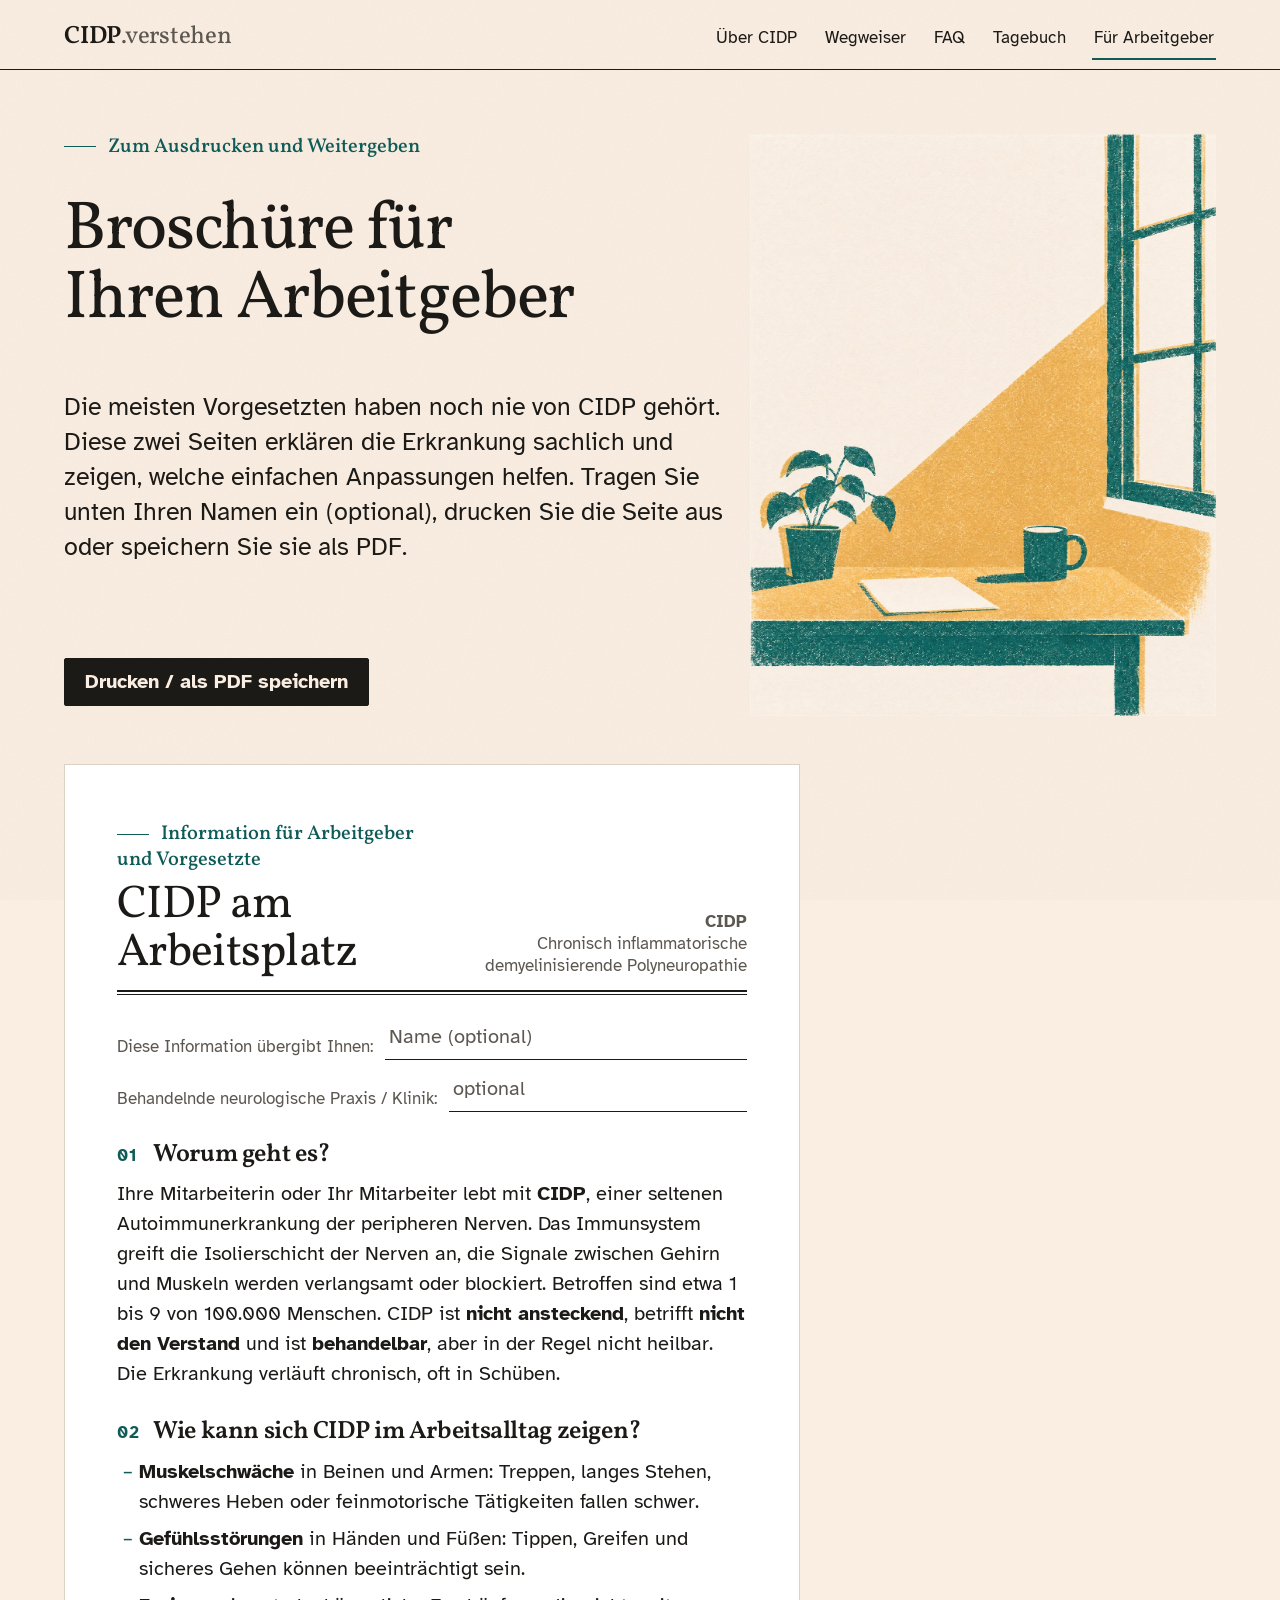
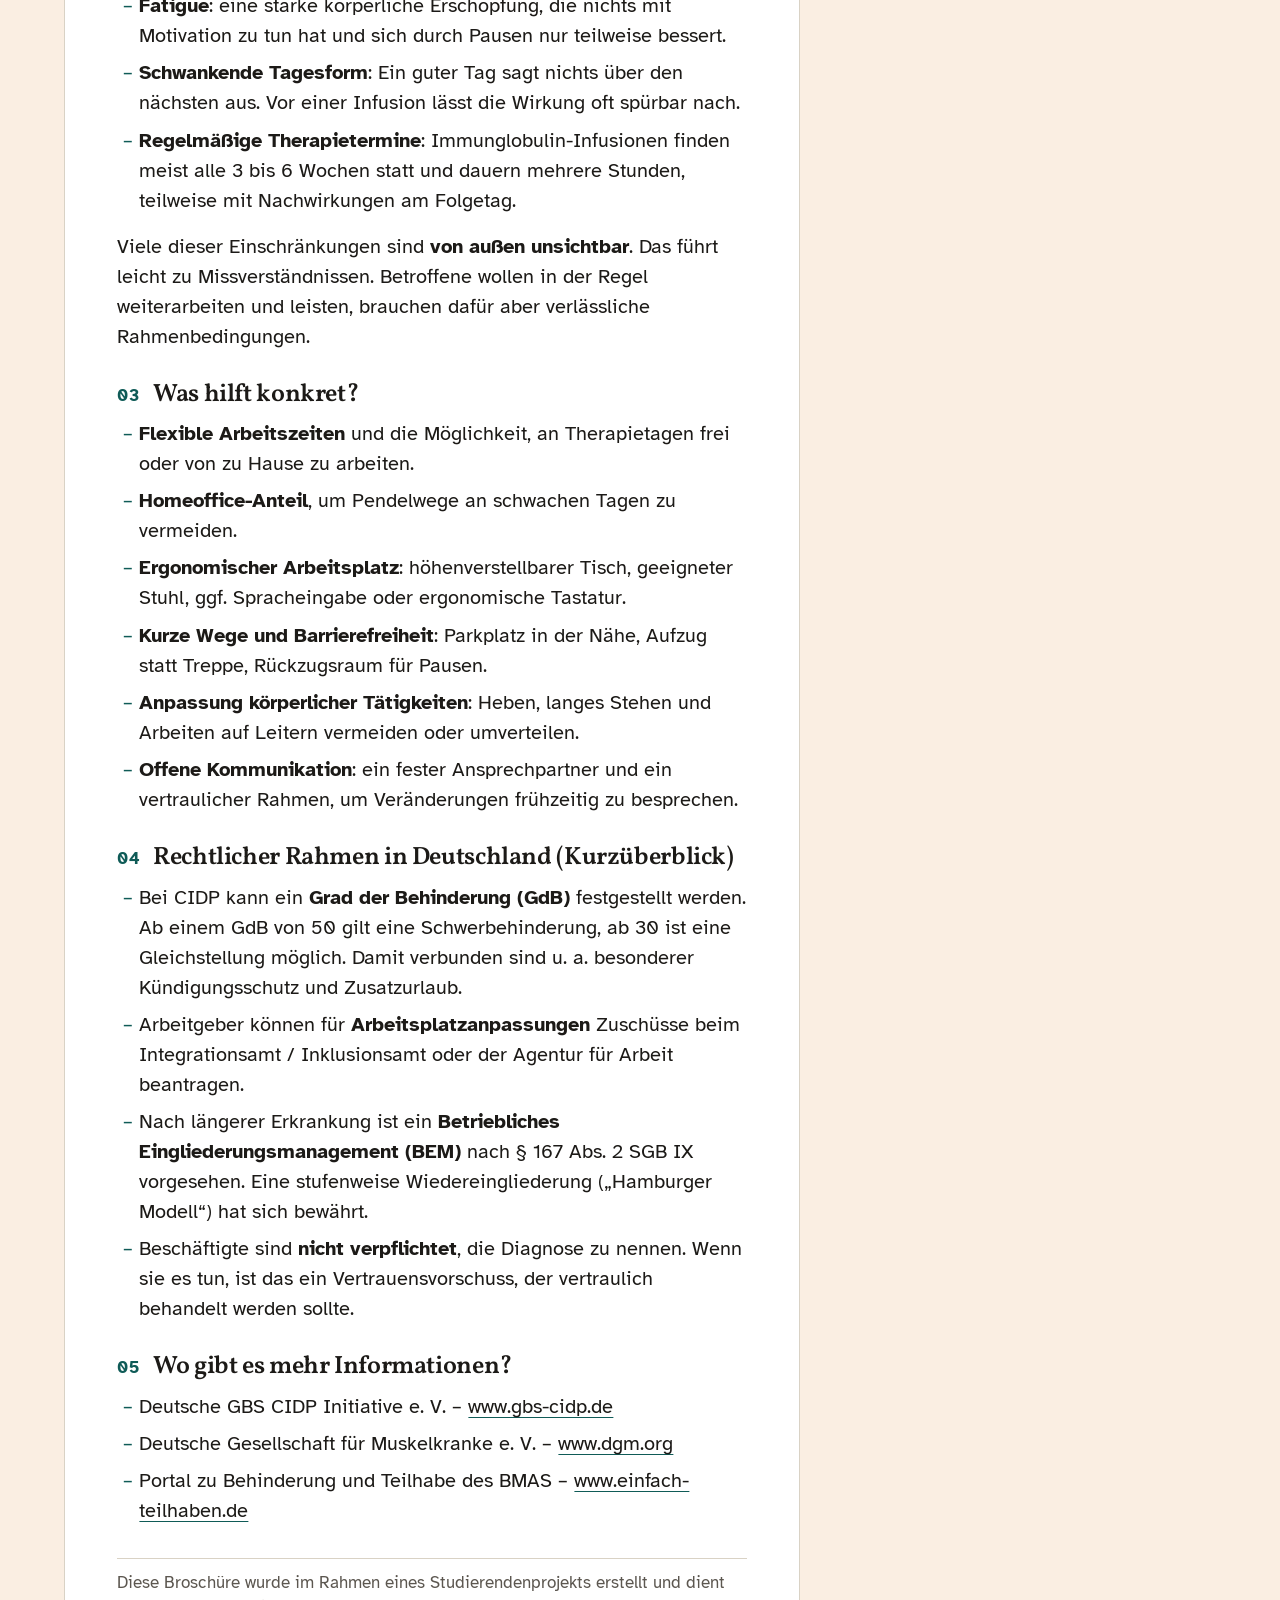
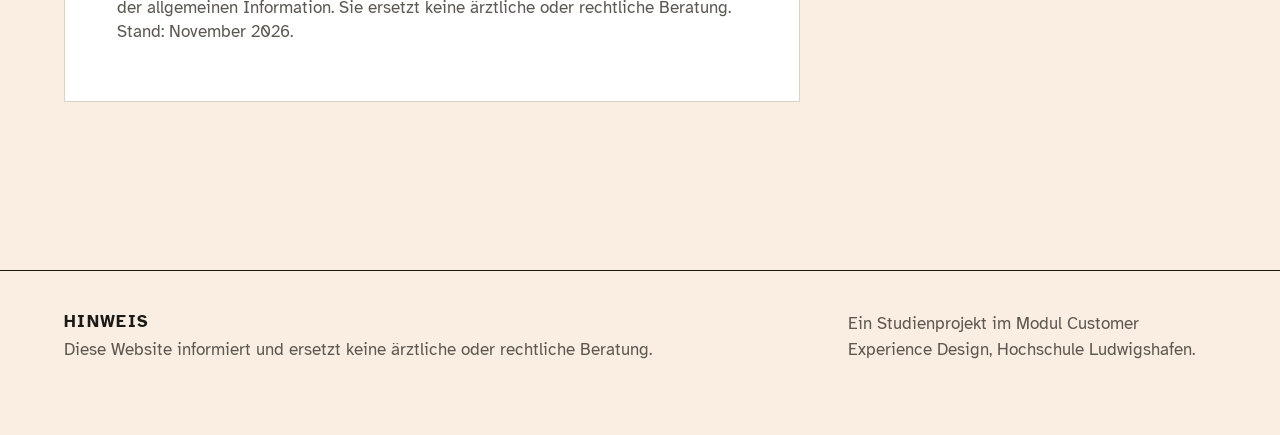
==== commit 388b0509: "fix: einheitliche Fußzeile auf allen Seiten Co-Authored-By: Claude Opus 5.5 <noreply@anthropic.com>" ====
--- a/broschuere.html
+++ b/broschuere.html
@@ -160,7 +160,8 @@
 
   <footer>
     <div class="wrap">
-      <p><strong>Tipp</strong> Im Druckdialog „Als PDF speichern“ wählen, um die Broschüre per E-Mail weiterzugeben.</p>
+      <p><strong>Hinweis</strong> Diese Website informiert und ersetzt keine ärztliche oder rechtliche Beratung.</p>
+      <p>Ein Studienprojekt im Modul Customer Experience Design, Hochschule Ludwigshafen.</p>
     </div>
   </footer>
 </body>
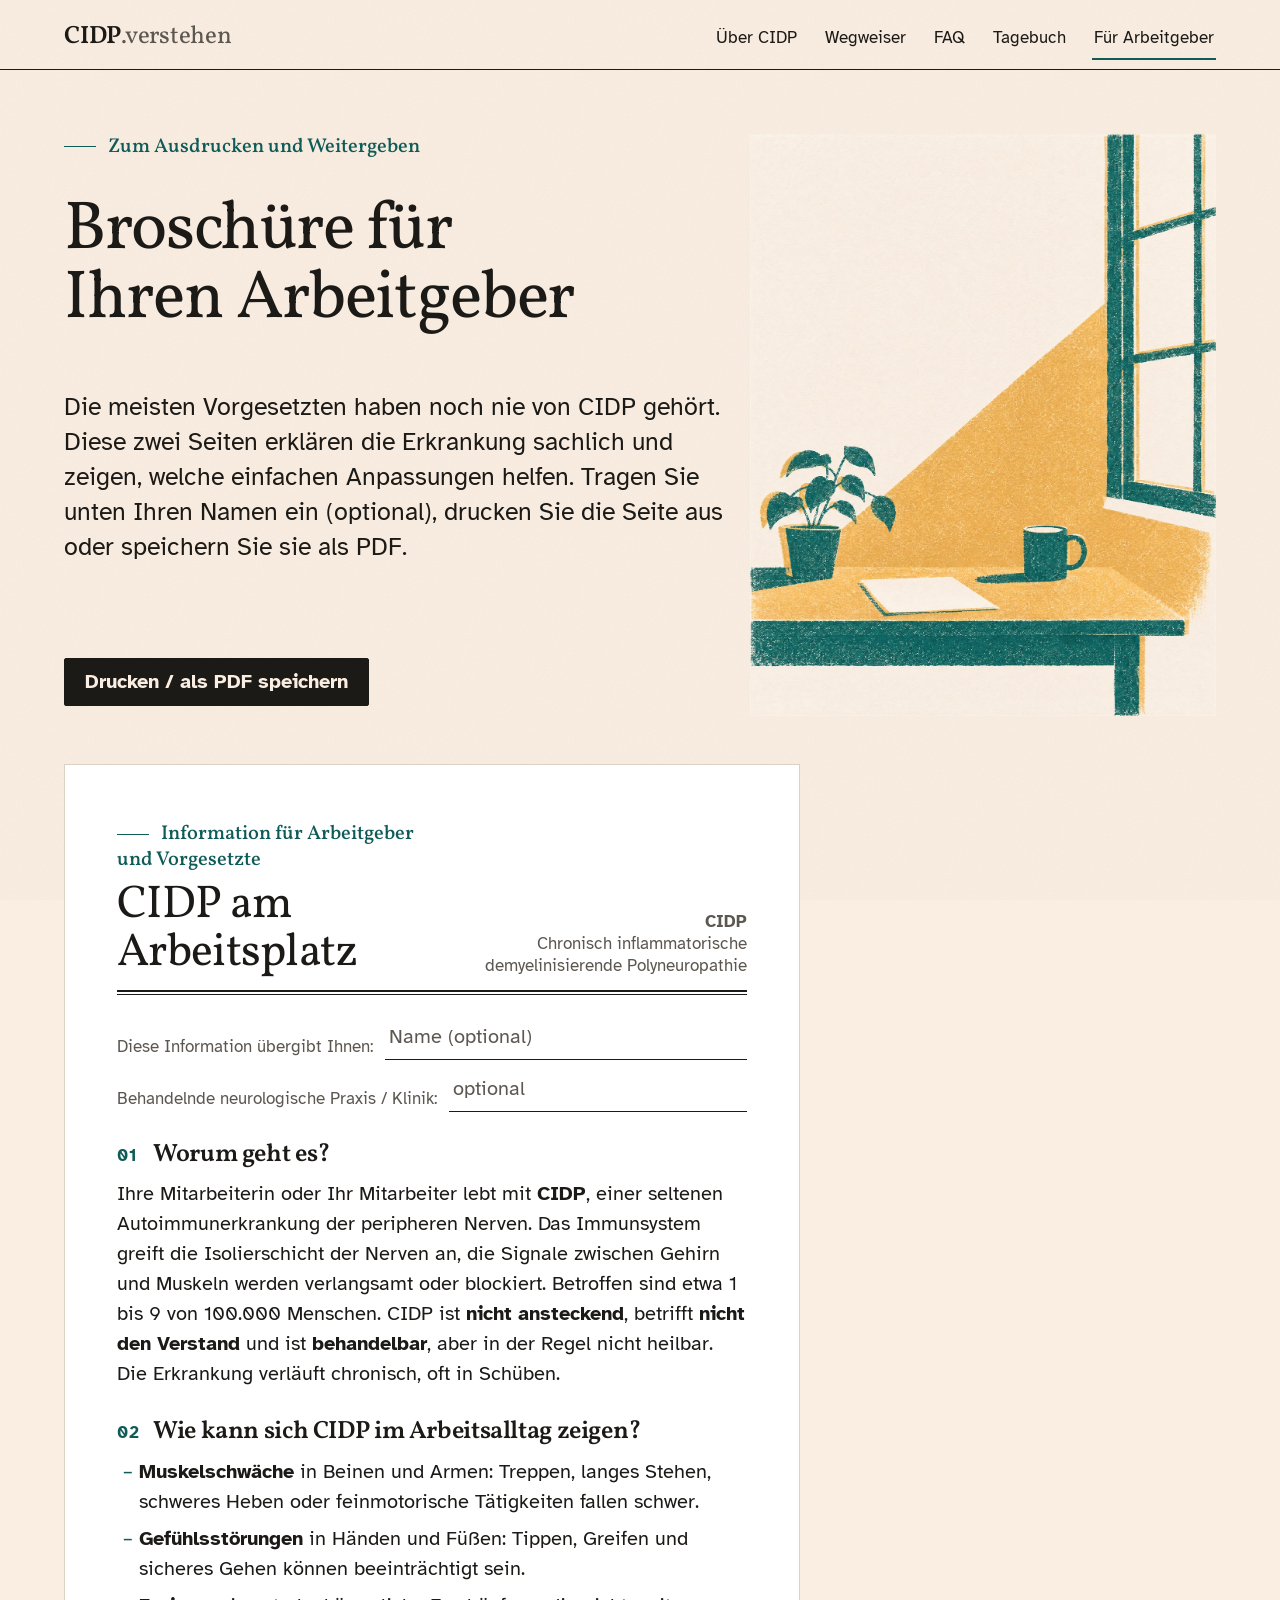
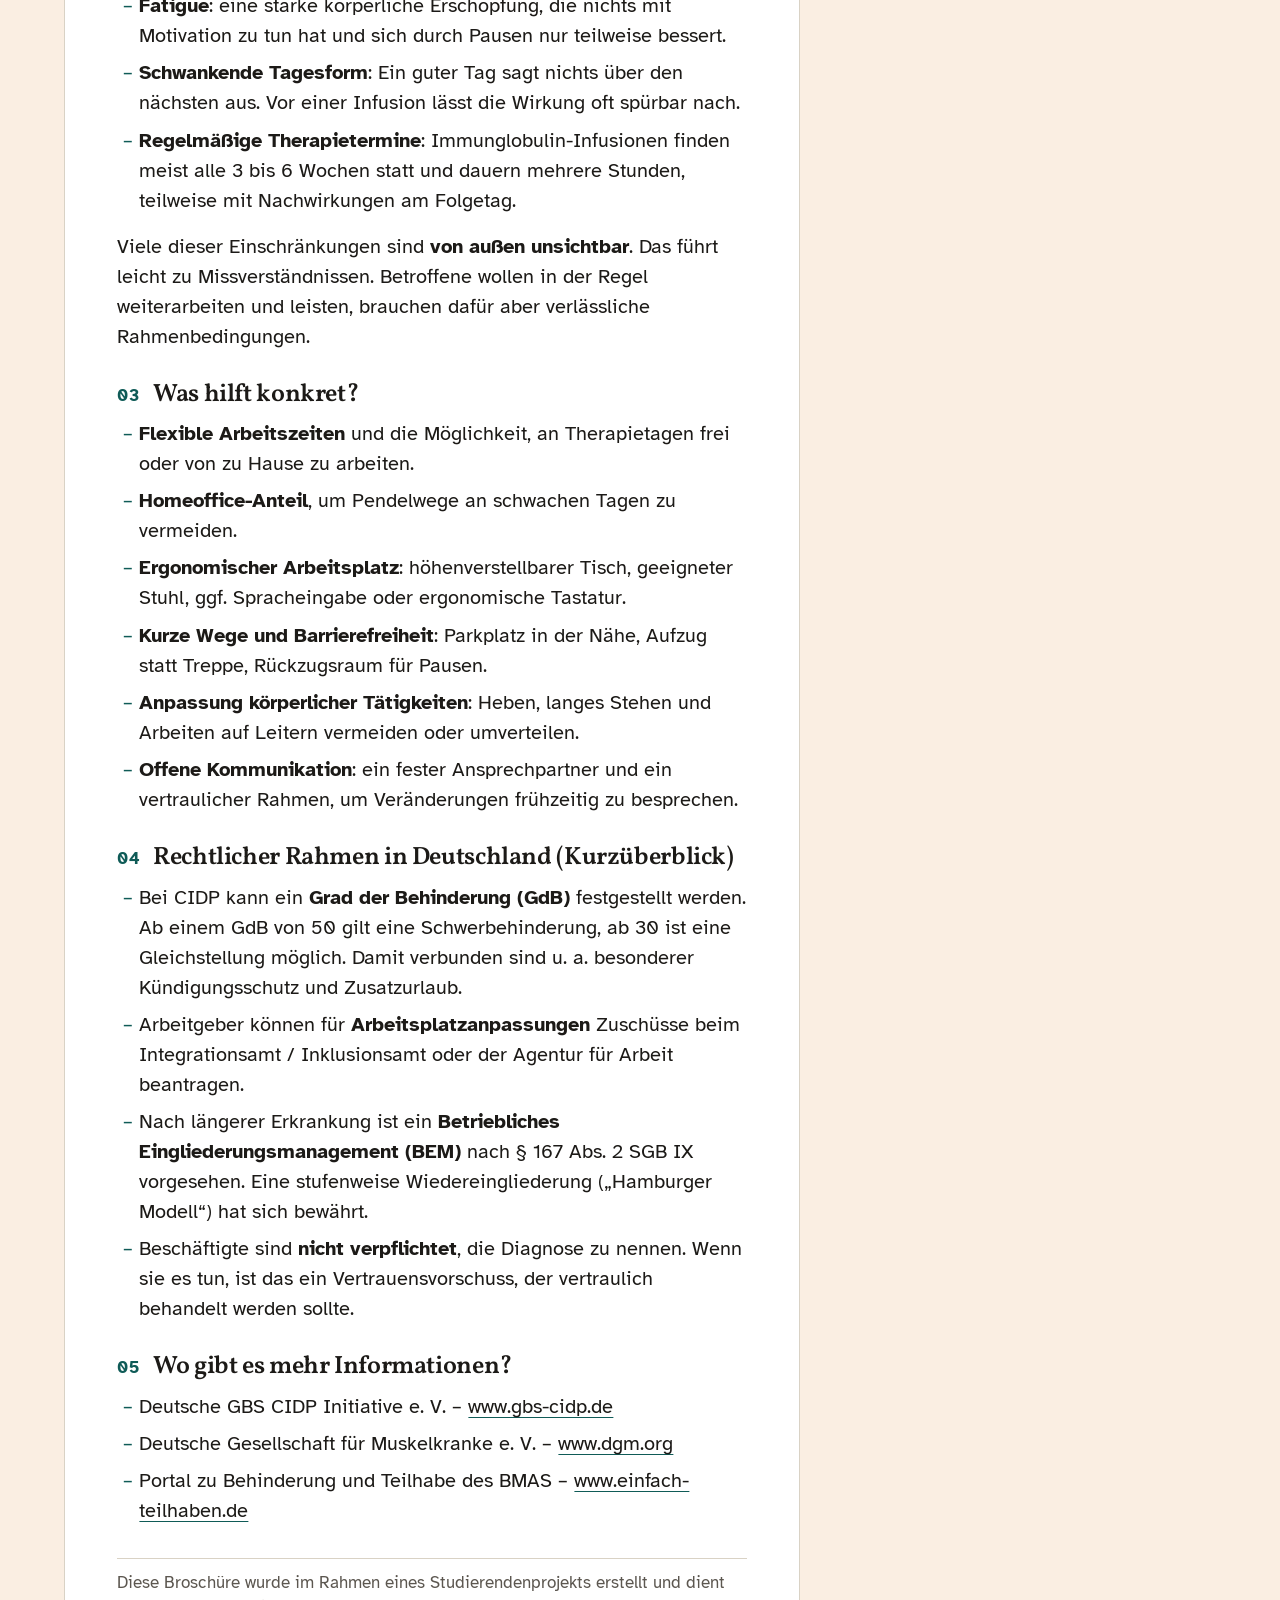
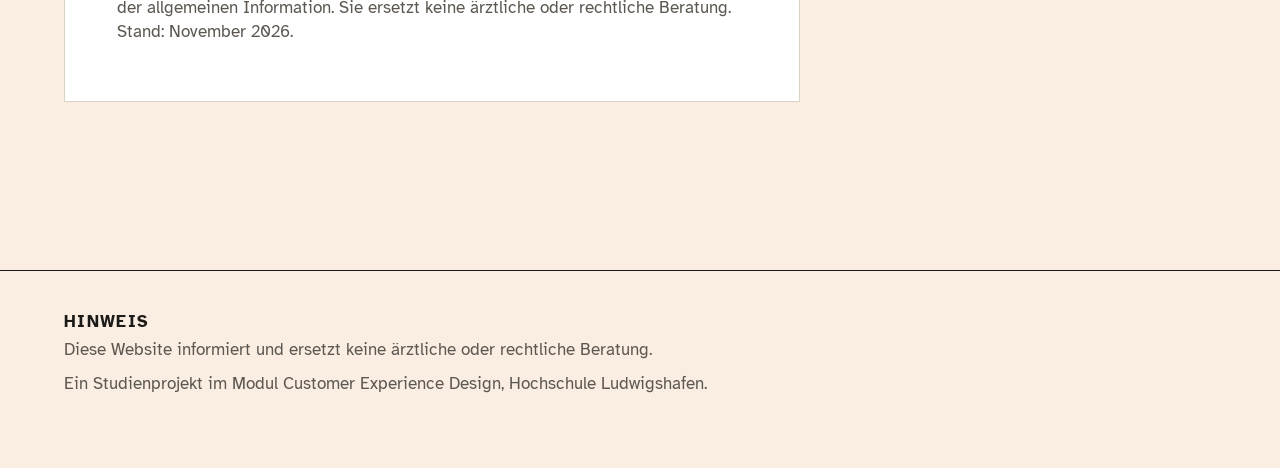
==== commit 478ae2b2: "fix: style.css mit Version laden, damit Browser-Cache aktualisiert Co-Authored-By: Claude Opus 5.5 <" ====
--- a/broschuere.html
+++ b/broschuere.html
@@ -8,7 +8,7 @@
   <link rel="preconnect" href="https://fonts.googleapis.com">
   <link rel="preconnect" href="https://fonts.gstatic.com" crossorigin>
   <link href="https://fonts.googleapis.com/css2?family=Vollkorn:wght@400..700&family=Atkinson+Hyperlegible:wght@400;700&display=swap" rel="stylesheet">
-  <link rel="stylesheet" href="style.css">
+  <link rel="stylesheet" href="style.css?v=2">
   <style>
     /* on-screen intro: print button bottom-right beside the lead */
     section.block.intro { padding-bottom: var(--space-s); }
--- a/style.css
+++ b/style.css
@@ -172,7 +172,7 @@
 footer { border-top: 1px solid var(--ink); margin-top: var(--space-l); padding-block: var(--space-m) var(--space-l); color: var(--ink-2); font-size: var(--step--1); line-height: var(--leading-small); }
 footer p { margin: 0 0 0.5rem; }
 footer strong { display: block; color: var(--ink); margin-bottom: 0.25rem; }
-@media (min-width: 64rem) { footer .wrap > p:first-child { grid-column: 1 / 8; } footer .wrap > p:nth-child(2) { grid-column: 9 / 13; } }
+@media (min-width: 64rem) { footer .wrap > p { grid-column: 1 / 9; } }
 
 /* motion and forced colours */
 @media (prefers-reduced-motion: reduce) { *, *::before, *::after { transition: none !important; } html { scroll-behavior: auto; } }
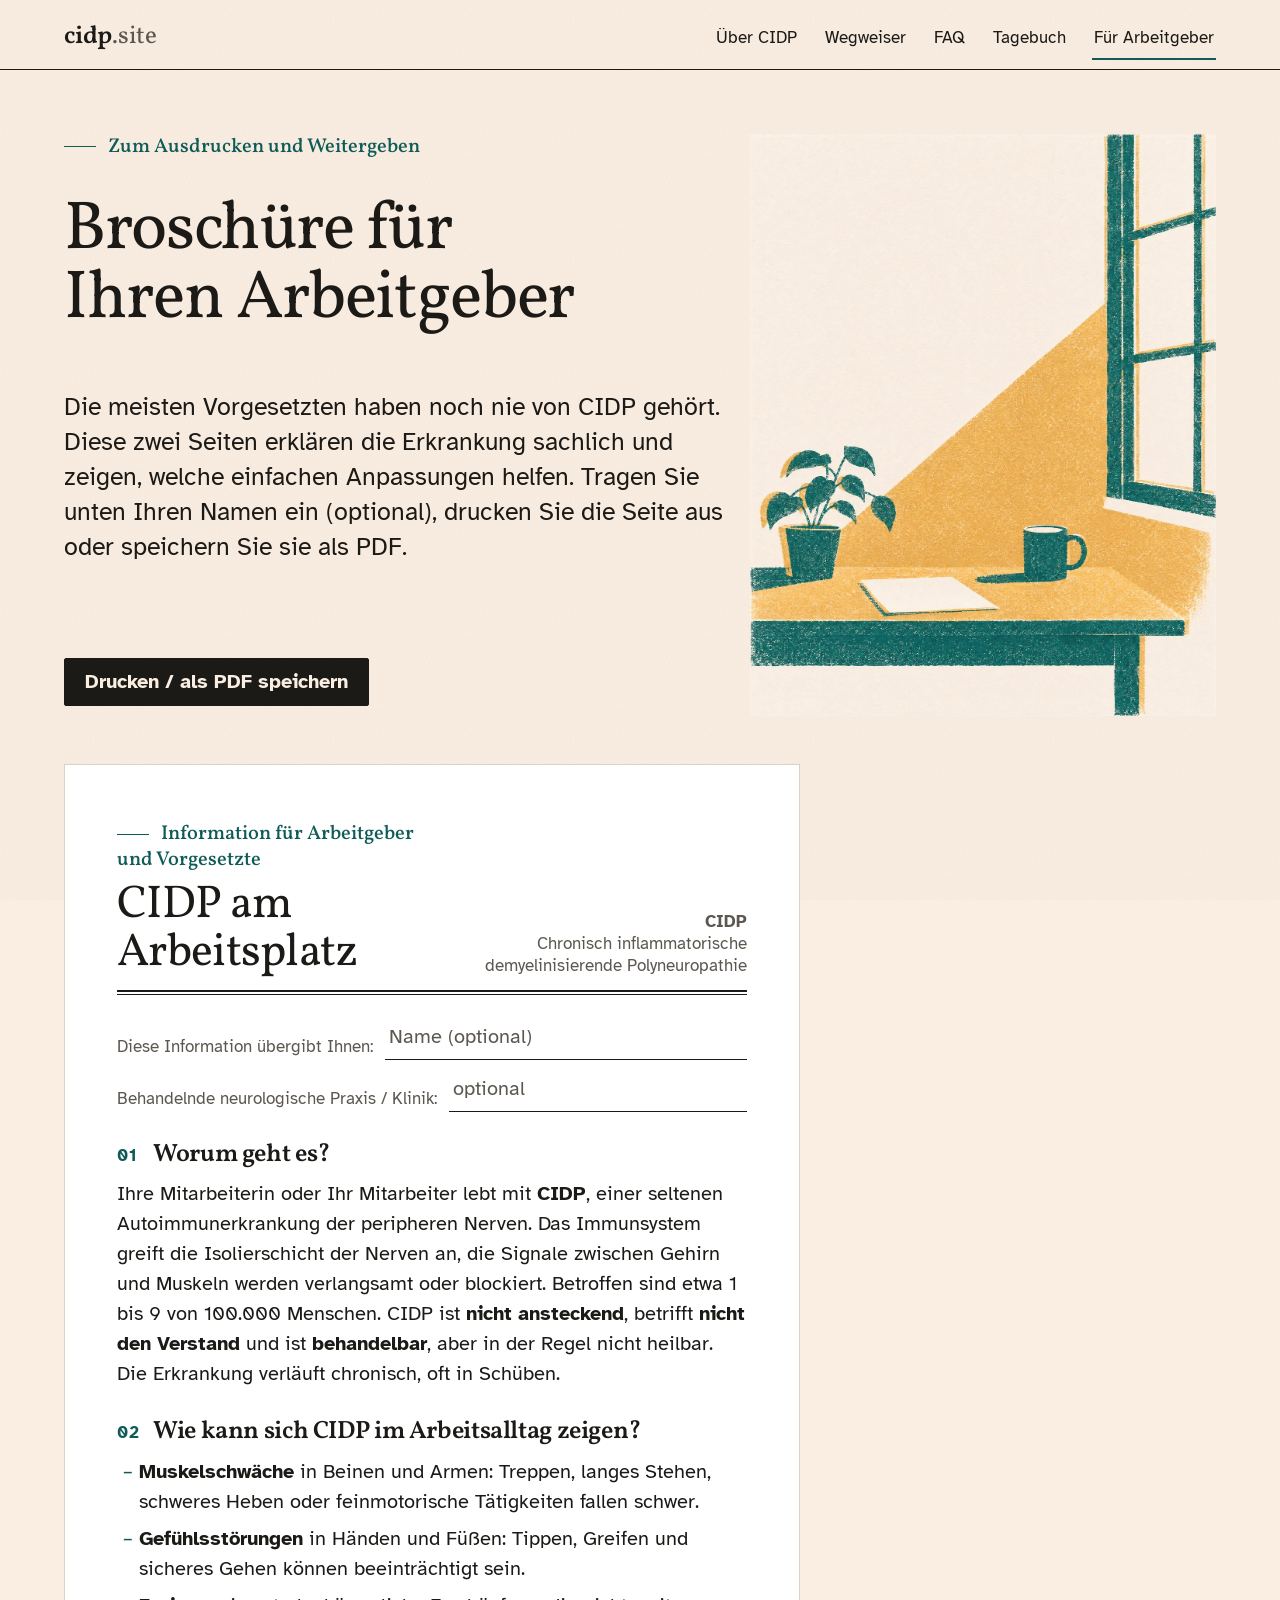
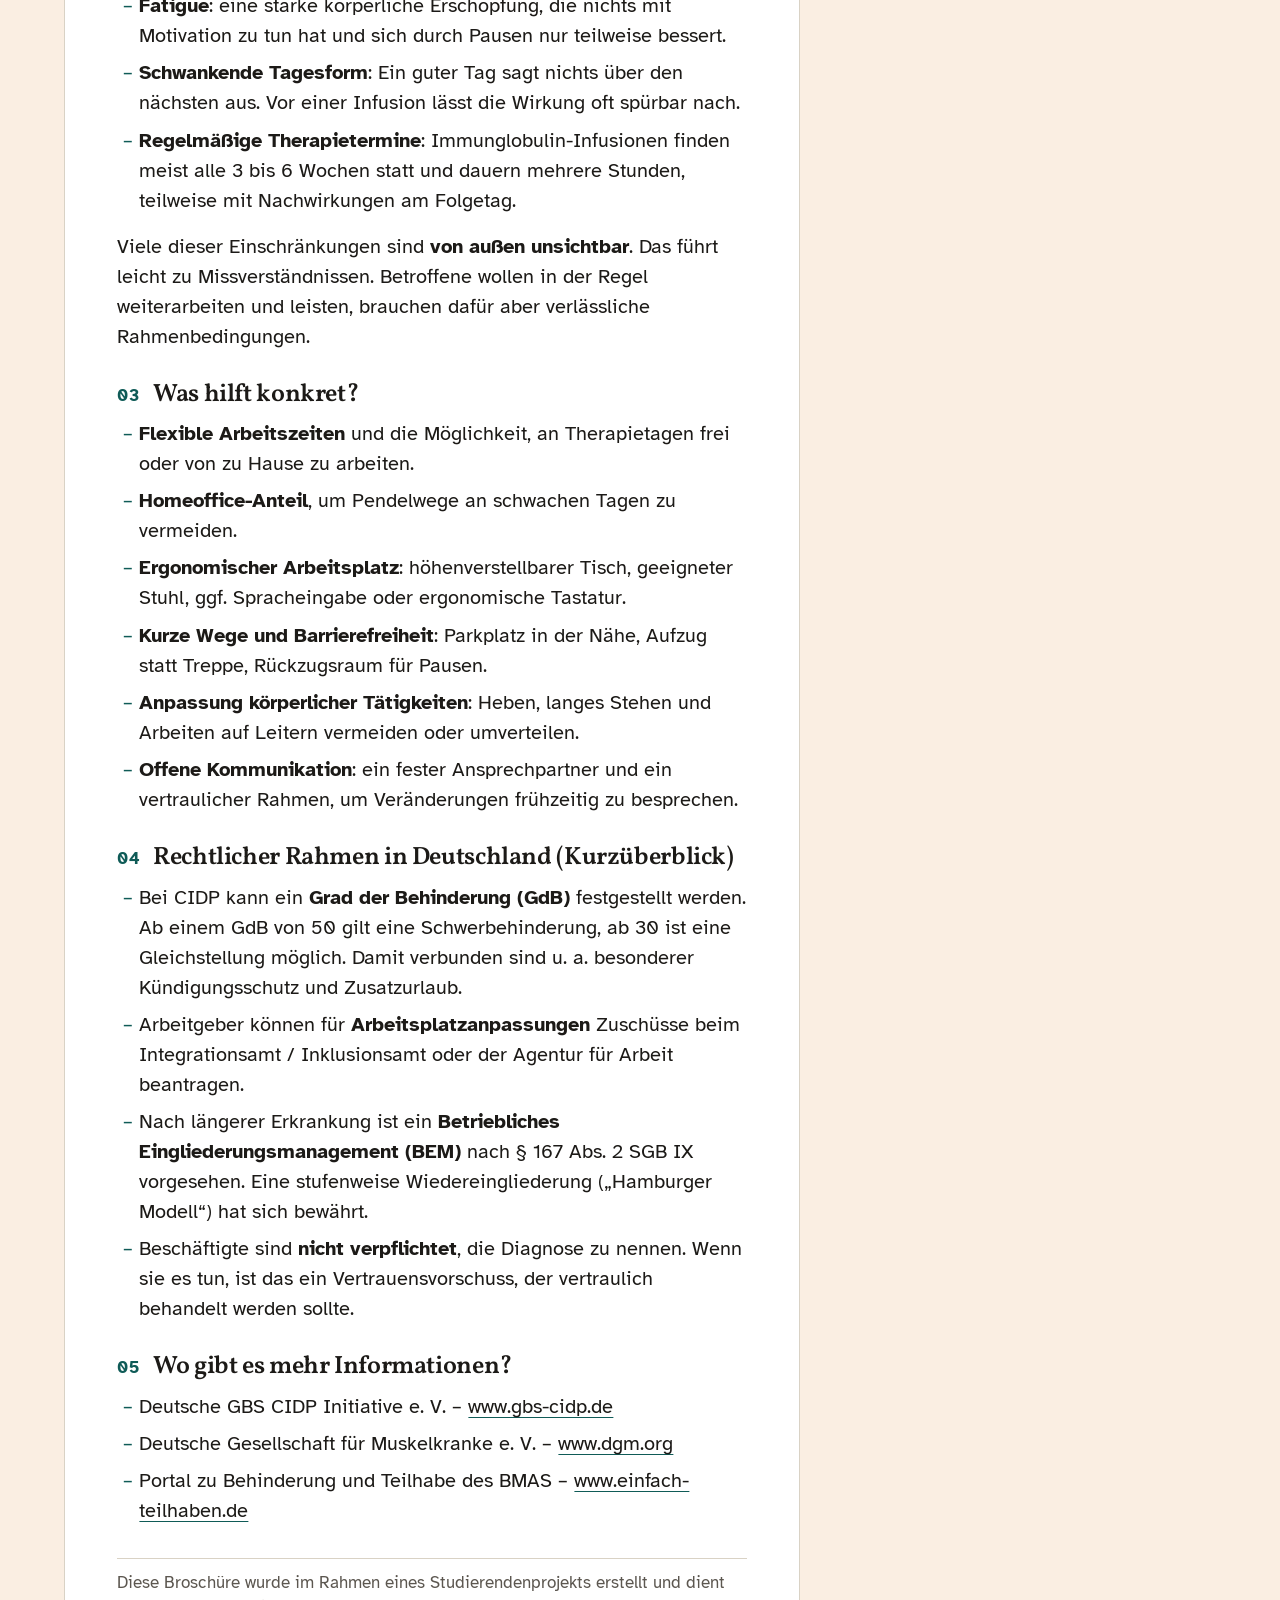
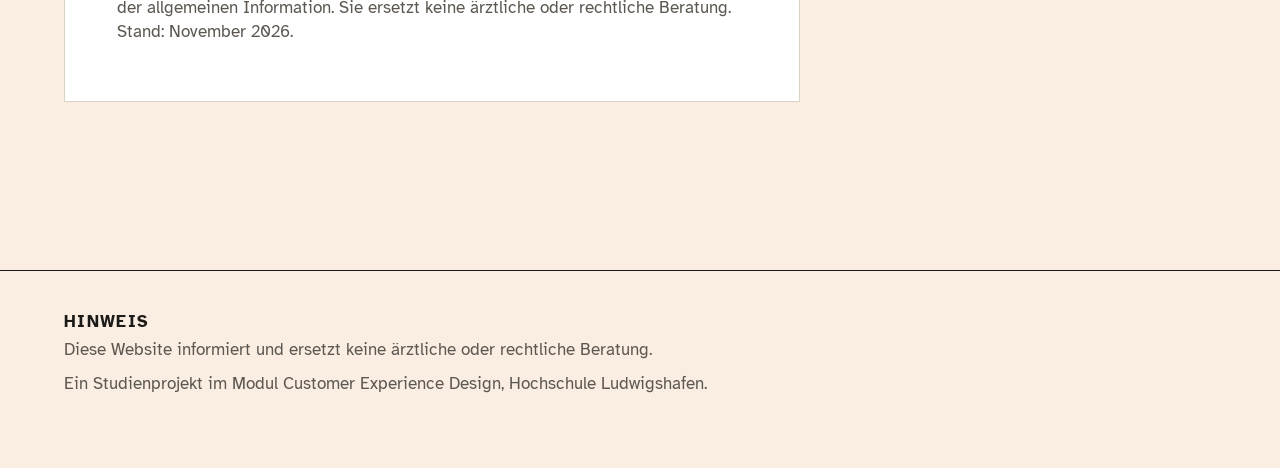
==== commit a64d535b: "fix: Logo-Schriftzug auf cidp.site Co-Authored-By: Claude Opus 5.5 <noreply@anthropic.com>" ====
--- a/broschuere.html
+++ b/broschuere.html
@@ -69,7 +69,7 @@
   <a class="skip" href="#main">Zum Inhalt springen</a>
   <header class="nav">
     <div class="wrap">
-      <a class="brand" href="index.html">CIDP<span>.verstehen</span></a>
+      <a class="brand" href="index.html">cidp<span>.site</span></a>
       <nav aria-label="Hauptnavigation">
         <ul role="list">
           <li><a href="index.html">Über CIDP</a></li>
